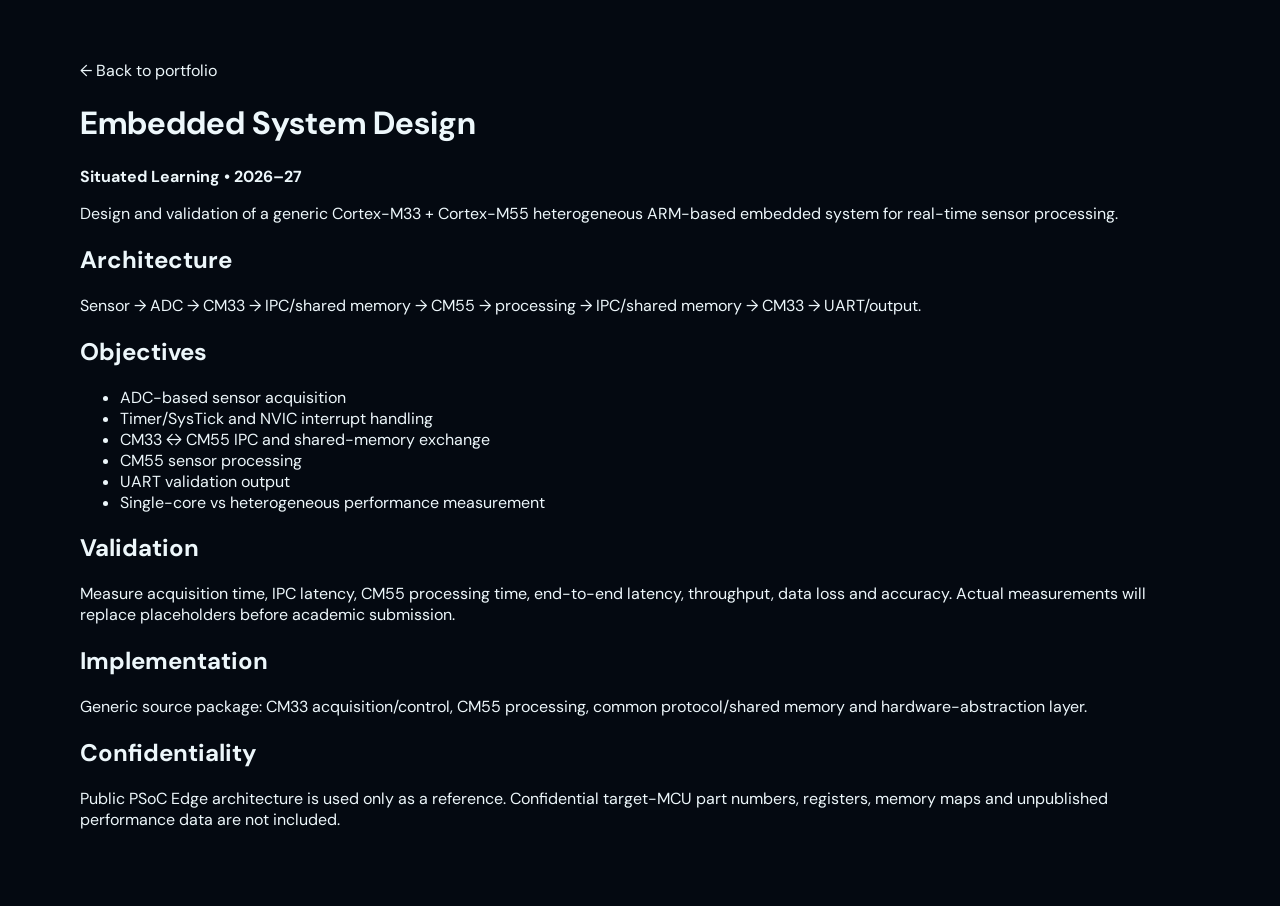
==== assignments/esd/index.html @ b9b90e2a "feat: add ESD assignment hub page" ====
<!doctype html><html lang="en"><head><meta charset="utf-8"><meta name="viewport" content="width=device-width,initial-scale=1"><title>Embedded System Design | Siva Rami Reddy</title><link rel="stylesheet" href="../../style.css"></head><body><main class="container" style="padding:60px 20px"><a href="../../index.html">← Back to portfolio</a><h1>Embedded System Design</h1><p><strong>Situated Learning • 2026–27</strong></p><p>Design and validation of a generic Cortex-M33 + Cortex-M55 heterogeneous ARM-based embedded system for real-time sensor processing.</p><h2>Architecture</h2><p>Sensor → ADC → CM33 → IPC/shared memory → CM55 → processing → IPC/shared memory → CM33 → UART/output.</p><h2>Objectives</h2><ul><li>ADC-based sensor acquisition</li><li>Timer/SysTick and NVIC interrupt handling</li><li>CM33 ↔ CM55 IPC and shared-memory exchange</li><li>CM55 sensor processing</li><li>UART validation output</li><li>Single-core vs heterogeneous performance measurement</li></ul><h2>Validation</h2><p>Measure acquisition time, IPC latency, CM55 processing time, end-to-end latency, throughput, data loss and accuracy. Actual measurements will replace placeholders before academic submission.</p><h2>Implementation</h2><p>Generic source package: CM33 acquisition/control, CM55 processing, common protocol/shared memory and hardware-abstraction layer.</p><h2>Confidentiality</h2><p>Public PSoC Edge architecture is used only as a reference. Confidential target-MCU part numbers, registers, memory maps and unpublished performance data are not included.</p></main></body></html>
---- style.css ----
@import url('https://fonts.googleapis.com/css2?family=DM+Sans:wght@400;500;600;700&family=Space+Mono:wght@400;700&display=swap');
:root{--bg:#040911;--panel:#07121f;--line:rgba(150,205,232,.14);--line2:rgba(104,217,255,.32);--text:#edf7fb;--muted:#8da3b4;--accent:#69ddff;--accent2:#9a8cff;--ok:#72f5b6;--shadow:0 30px 90px rgba(0,0,0,.42)}
*{box-sizing:border-box}html{scroll-behavior:smooth}html:before{content:'';position:fixed;left:0;top:0;width:var(--scroll-progress,0%);height:2px;background:var(--accent);z-index:100;box-shadow:0 0 14px rgba(105,221,255,.6)}body{margin:0;background:var(--bg);color:var(--text);font-family:'DM Sans',system-ui,sans-serif;overflow-x:hidden}a{color:inherit;text-decoration:none}.container{width:min(1160px,calc(100% - 44px));margin:auto}
.noise{position:fixed;inset:0;z-index:30;pointer-events:none;opacity:.025;background-image:url("data:image/svg+xml,%3Csvg xmlns='http://www.w3.org/2000/svg' width='180' height='180'%3E%3Cfilter id='n'%3E%3CfeTurbulence baseFrequency='.8' numOctaves='3' stitchTiles='stitch'/%3E%3C/filter%3E%3Crect width='100%25' height='100%25' filter='url(%23n)'/%3E%3C/svg%3E")}.grid{position:fixed;inset:0;z-index:-5;background-image:linear-gradient(rgba(104,217,255,.035) 1px,transparent 1px),linear-gradient(90deg,rgba(104,217,255,.035) 1px,transparent 1px);background-size:48px 48px;mask-image:linear-gradient(to bottom,#000,transparent 88%)}.orb{position:fixed;width:480px;height:480px;border-radius:50%;filter:blur(120px);opacity:.09;z-index:-4;animation:float 12s ease-in-out infinite}.orb-a{background:var(--accent);right:-180px;top:-180px}.orb-b{background:var(--accent2);left:-200px;bottom:-260px;animation-delay:-6s}
.nav-wrap{position:sticky;top:0;z-index:20;background:rgba(4,9,17,.72);backdrop-filter:blur(20px);border-bottom:1px solid rgba(150,205,232,.08)}.nav{height:72px;display:flex;align-items:center;justify-content:space-between}.brand{display:flex;align-items:center;gap:11px;font:700 11px 'Space Mono',monospace;letter-spacing:.1em}.brand-mark{display:grid;place-items:center;width:34px;height:34px;border:1px solid var(--line2);border-radius:9px;color:var(--accent);background:rgba(105,221,255,.07);box-shadow:0 0 22px rgba(105,221,255,.08)}.nav-links{display:flex;gap:30px;color:var(--muted);font-size:12px}.nav-links a{position:relative;transition:.25s}.nav-links a:after{content:'';position:absolute;left:0;right:100%;bottom:-8px;height:1px;background:var(--accent);transition:.25s}.nav-links a:hover,.nav-links a.active{color:var(--text)}.nav-links a.active:after{right:0}
.hero{min-height:calc(100vh - 72px);display:grid;grid-template-columns:1.02fr .98fr;align-items:center;gap:68px;padding:90px 0 80px}.eyebrow,.section-label{font:700 10px 'Space Mono',monospace;letter-spacing:.16em;color:var(--muted)}.eyebrow{display:flex;align-items:center;gap:10px}.pulse{width:7px;height:7px;border-radius:50%;background:var(--ok);box-shadow:0 0 16px var(--ok);animation:pulse 1.8s infinite}.hero h1{font-size:clamp(54px,7.5vw,88px);line-height:.91;letter-spacing:-.065em;margin:25px 0 30px}.accent{color:var(--accent);text-shadow:0 0 45px rgba(105,221,255,.13)}.hero-text{max-width:650px;color:var(--muted);font-size:17px;line-height:1.8}.hero-text strong{color:var(--text)}.hero-actions{display:flex;gap:11px;margin-top:31px;flex-wrap:wrap}.btn{min-height:48px;padding:0 18px;display:inline-flex;align-items:center;gap:10px;border-radius:8px;font-size:12px;font-weight:700;transition:.25s}.btn:hover{transform:translateY(-3px)}.btn-primary{color:#031018;background:var(--accent);box-shadow:0 15px 38px rgba(105,221,255,.14)}.btn-ghost{border:1px solid var(--line);background:rgba(255,255,255,.025)}.btn-ghost:hover{border-color:var(--line2)}.hero-meta{display:flex;align-items:center;gap:12px;margin-top:28px;color:#667f90;font:9px 'Space Mono',monospace;letter-spacing:.08em}.hero-meta i{width:3px;height:3px;border-radius:50%;background:#476170}
.signal-panel{border:1px solid var(--line);border-radius:18px;background:linear-gradient(145deg,rgba(11,25,42,.94),rgba(4,11,20,.94));box-shadow:var(--shadow);overflow:hidden;transform:perspective(1100px) rotateY(-5deg) rotateX(2deg);transition:transform .45s}.signal-panel:hover{transform:perspective(1100px) rotateY(0) rotateX(0) translateY(-5px)}.panel-head,.panel-foot{min-height:45px;padding:0 17px;display:flex;align-items:center;gap:10px;border-bottom:1px solid var(--line);font:9px 'Space Mono',monospace;color:var(--muted);letter-spacing:.08em}.panel-head{justify-content:space-between}.panel-foot{justify-content:center;border:0;border-top:1px solid var(--line);flex-wrap:wrap}.panel-foot b{color:var(--accent);font-weight:400}.status{display:flex;align-items:center;gap:7px;color:var(--ok)}.status i{width:6px;height:6px;border-radius:50%;background:var(--ok);box-shadow:0 0 10px var(--ok)}.signal-content{min-height:390px;display:grid;grid-template-columns:170px 1fr;gap:24px;align-items:center;padding:40px}.chip{position:relative;width:145px;height:185px;margin:auto;border:1px solid rgba(105,221,255,.38);border-radius:13px;background:radial-gradient(circle at 50% 45%,rgba(105,221,255,.15),transparent 44%),linear-gradient(160deg,#11263a,#050c15);box-shadow:inset 0 0 45px rgba(105,221,255,.06),0 0 40px rgba(105,221,255,.05)}.chip-label{position:absolute;top:15px;width:100%;text-align:center;color:var(--accent);font:700 10px 'Space Mono',monospace;letter-spacing:.22em}.chip-core{position:absolute;left:43px;top:61px;width:58px;height:58px;border:1px solid rgba(105,221,255,.45);display:grid;grid-template-columns:1fr 1fr;gap:5px;padding:8px;background:rgba(105,221,255,.035)}.chip-core span{border:1px solid rgba(105,221,255,.22);background:rgba(105,221,255,.07);animation:core 2s infinite}.chip-core span:nth-child(2){animation-delay:.3s}.chip-core span:nth-child(3){animation-delay:.6s}.chip-core span:nth-child(4){animation-delay:.9s}.pin{position:absolute;width:11px;height:2px;background:var(--accent);opacity:.75}.p1{left:-11px;top:35px}.p2{left:-11px;top:71px}.p3{left:-11px;top:107px}.p4{left:-11px;top:143px}.p5{right:-11px;top:48px}.p6{right:-11px;top:84px}.p7{right:-11px;top:120px}.p8{right:-11px;top:156px}.signal-lines{display:flex;flex-direction:column;gap:25px}.line{display:grid;grid-template-columns:48px 1fr;align-items:center;gap:10px}.line-label{font:10px 'Space Mono',monospace;color:var(--muted)}.trace{height:25px;position:relative;overflow:hidden;background:linear-gradient(180deg,transparent 47%,rgba(105,221,255,.13) 49%,rgba(105,221,255,.13) 51%,transparent 53%)}.trace:before{content:'';position:absolute;inset:0;background:linear-gradient(90deg,transparent 0 5%,var(--accent) 5% 10%,transparent 10% 17%,var(--accent) 17% 24%,transparent 24% 33%,var(--accent) 33% 40%,transparent 40% 52%,var(--accent) 52% 59%,transparent 59% 70%,var(--accent) 70% 78%,transparent 78% 88%,var(--accent) 88% 94%,transparent 94%);transform:translateX(-35%);animation:signal 2.1s linear infinite;filter:drop-shadow(0 0 5px rgba(105,221,255,.65))}.trace.delay:before{animation-duration:2.6s;animation-delay:.4s}.trace.fast:before{animation-duration:1.55s}.trace.slow:before{animation-duration:3.1s}
.ticker{overflow:hidden;border-block:1px solid rgba(150,205,232,.08);background:rgba(7,16,28,.7);white-space:nowrap}.ticker-track{width:max-content;display:flex;align-items:center;gap:27px;padding:15px 0;color:#7890a1;font:700 9px 'Space Mono',monospace;letter-spacing:.12em;animation:marquee 32s linear infinite}.ticker b{color:var(--accent);font-size:7px}
.section{padding:115px 0}.section-heading{margin-bottom:32px}.section-heading h2{font-size:clamp(37px,5vw,62px);line-height:.98;letter-spacing:-.055em;margin:16px 0 0}.section-heading h2 span,.method-intro span,.closing-content span{color:var(--accent)}.split-heading{display:flex;justify-content:space-between;align-items:end;gap:60px}.split-heading>p{max-width:420px;color:var(--muted);line-height:1.8;font-size:14px;margin:0 0 4px}.capability-grid{display:grid;grid-template-columns:1.15fr 1fr 1fr;grid-template-rows:1fr 1fr;gap:13px}.capability-card{min-height:245px;padding:26px;border:1px solid var(--line);border-radius:13px;background:rgba(7,18,31,.7);display:flex;flex-direction:column;justify-content:space-between;transition:.3s}.capability-card:hover{transform:translateY(-5px);border-color:var(--line2);background:rgba(9,24,41,.88)}.capability-main{grid-row:span 2;min-height:505px;background:linear-gradient(155deg,rgba(10,28,46,.9),rgba(6,15,26,.8));border-color:rgba(105,221,255,.22)}.card-num{font:10px 'Space Mono',monospace;color:var(--accent)}.capability-card h3{font-size:23px;letter-spacing:-.025em;margin:0 0 10px}.capability-card p{color:var(--muted);font-size:13px;line-height:1.75;margin:0}.tags{display:flex;gap:7px;flex-wrap:wrap}.tags span{border:1px solid var(--line);border-radius:5px;padding:6px 8px;color:#a5b8c5;font:9px 'Space Mono',monospace}
.work-grid{display:grid;grid-template-columns:1fr 1fr;gap:13px}.project{position:relative;min-height:245px;padding:27px;border:1px solid var(--line);border-radius:13px;background:rgba(7,18,31,.7);transition:.3s;overflow:hidden}.project:hover{transform:translateY(-5px);border-color:var(--line2);background:rgba(9,24,41,.9)}.project:after{content:'';position:absolute;width:180px;height:180px;right:-90px;bottom:-110px;border-radius:50%;background:rgba(105,221,255,.08);filter:blur(25px);transition:.4s}.project:hover:after{transform:scale(1.6)}.project-top{display:flex;justify-content:space-between;color:#708898;font:9px 'Space Mono',monospace;letter-spacing:.08em}.project h3{font-size:30px;letter-spacing:-.04em;margin:48px 0 10px}.project-large h3{margin-top:34px}.project p{color:var(--muted);font-size:13px;line-height:1.75;max-width:560px;margin:0}.project-icon{color:var(--accent);font-size:35px;margin-top:30px}.project-large{min-height:315px}.project-wide{grid-column:1/-1;min-height:210px}.project-wide h3{margin-top:42px}.project-arrow{display:inline-block;margin-top:24px;color:var(--accent);font:10px 'Space Mono',monospace}
.method-shell{padding:34px;border:1px solid var(--line);border-radius:16px;background:linear-gradient(145deg,rgba(8,22,37,.82),rgba(5,12,21,.8))}.method-intro{display:grid;grid-template-columns:1fr 1fr;gap:70px;align-items:end;margin-top:15px}.method-intro h2{font-size:clamp(42px,5.5vw,68px);line-height:.94;letter-spacing:-.06em;margin:0}.method-intro p{color:var(--muted);line-height:1.85;font-size:14px;margin:0}.method-flow{display:flex;align-items:center;justify-content:center;gap:9px;flex-wrap:wrap;margin-top:44px}.method-flow div{padding:10px 11px;border:1px solid var(--line);border-radius:6px;background:rgba(255,255,255,.025);font:9px 'Space Mono',monospace}.method-flow span{color:var(--accent);font-size:11px}.tech-map{border-top:1px solid var(--line);border-bottom:1px solid var(--line)}.tech-group{display:flex;align-items:center;gap:10px;flex-wrap:wrap;padding:22px 0;border-bottom:1px solid rgba(150,205,232,.08)}.tech-group:last-child{border:0}.tech-group>span{width:110px;color:#617889;font:9px 'Space Mono',monospace;letter-spacing:.1em}.tech-group strong{font-size:12px;font-weight:600;padding:8px 11px;border:1px solid var(--line);border-radius:6px;background:rgba(255,255,255,.018)}
.closing{padding:35px 0 120px}.closing-line{height:1px;background:linear-gradient(90deg,var(--accent),transparent)}.closing-content{display:flex;justify-content:space-between;align-items:end;gap:40px;padding-top:45px}.closing-content h2{font-size:clamp(38px,5vw,64px);line-height:.96;letter-spacing:-.055em;margin:15px 0 0}.closing-actions{display:flex;gap:10px;flex-wrap:wrap}.footer{padding:38px 0 60px;border-top:1px solid var(--line);display:flex;justify-content:space-between;gap:20px}.footer strong{display:block;font:700 10px 'Space Mono',monospace;letter-spacing:.1em;margin-bottom:7px}.footer span,.footer-links{color:var(--muted);font-size:11px}.footer-links{display:flex;gap:22px}.footer-links a:hover{color:var(--accent)}
.reveal{opacity:0;transform:translateY(25px);transition:opacity .8s ease,transform .8s ease}.reveal.visible{opacity:1;transform:none}@keyframes signal{from{transform:translateX(-35%)}to{transform:translateX(0)}}@keyframes pulse{0%,100%{transform:scale(1);opacity:.7}50%{transform:scale(1.45);opacity:1}}@keyframes core{0%,100%{opacity:.45}50%{opacity:1;background:rgba(105,221,255,.18)}}@keyframes marquee{to{transform:translateX(-50%)}}@keyframes float{0%,100%{transform:translate(0)}50%{transform:translate(20px,25px)}}
@media(max-width:960px){.hero{grid-template-columns:1fr;gap:45px}.signal-panel{max-width:760px;width:100%;margin:auto}.capability-grid{grid-template-columns:1fr 1fr;grid-template-rows:auto}.capability-main{grid-row:auto;min-height:300px}.split-heading{display:block}.split-heading>p{margin-top:20px}.method-intro{grid-template-columns:1fr;gap:25px}.closing-content{display:block}.closing-actions{margin-top:30px}}
@media(max-width:700px){.container{width:calc(100% - 28px)}.nav-links{gap:14px}.nav-links a:nth-child(2),.nav-links a:nth-child(3){display:none}.brand span:last-child{display:none}.hero{padding:62px 0}.hero h1{font-size:clamp(47px,14vw,67px)}.hero-text{font-size:15px}.hero-meta{flex-wrap:wrap;line-height:1.8}.signal-content{grid-template-columns:1fr;padding:30px 20px}.signal-lines{width:100%}.capability-grid,.work-grid{grid-template-columns:1fr}.project-wide{grid-column:auto}.project-large{min-height:270px}.method-shell{padding:25px 20px}.method-flow{justify-content:flex-start}.tech-group>span{width:100%;margin-bottom:3px}.footer{display:block}.footer-links{margin-top:18px}.ticker-track{animation-duration:24s}}
@media(prefers-reduced-motion:reduce){*,*::before,*::after{scroll-behavior:auto!important;animation:none!important;transition:none!important}.reveal{opacity:1;transform:none}}
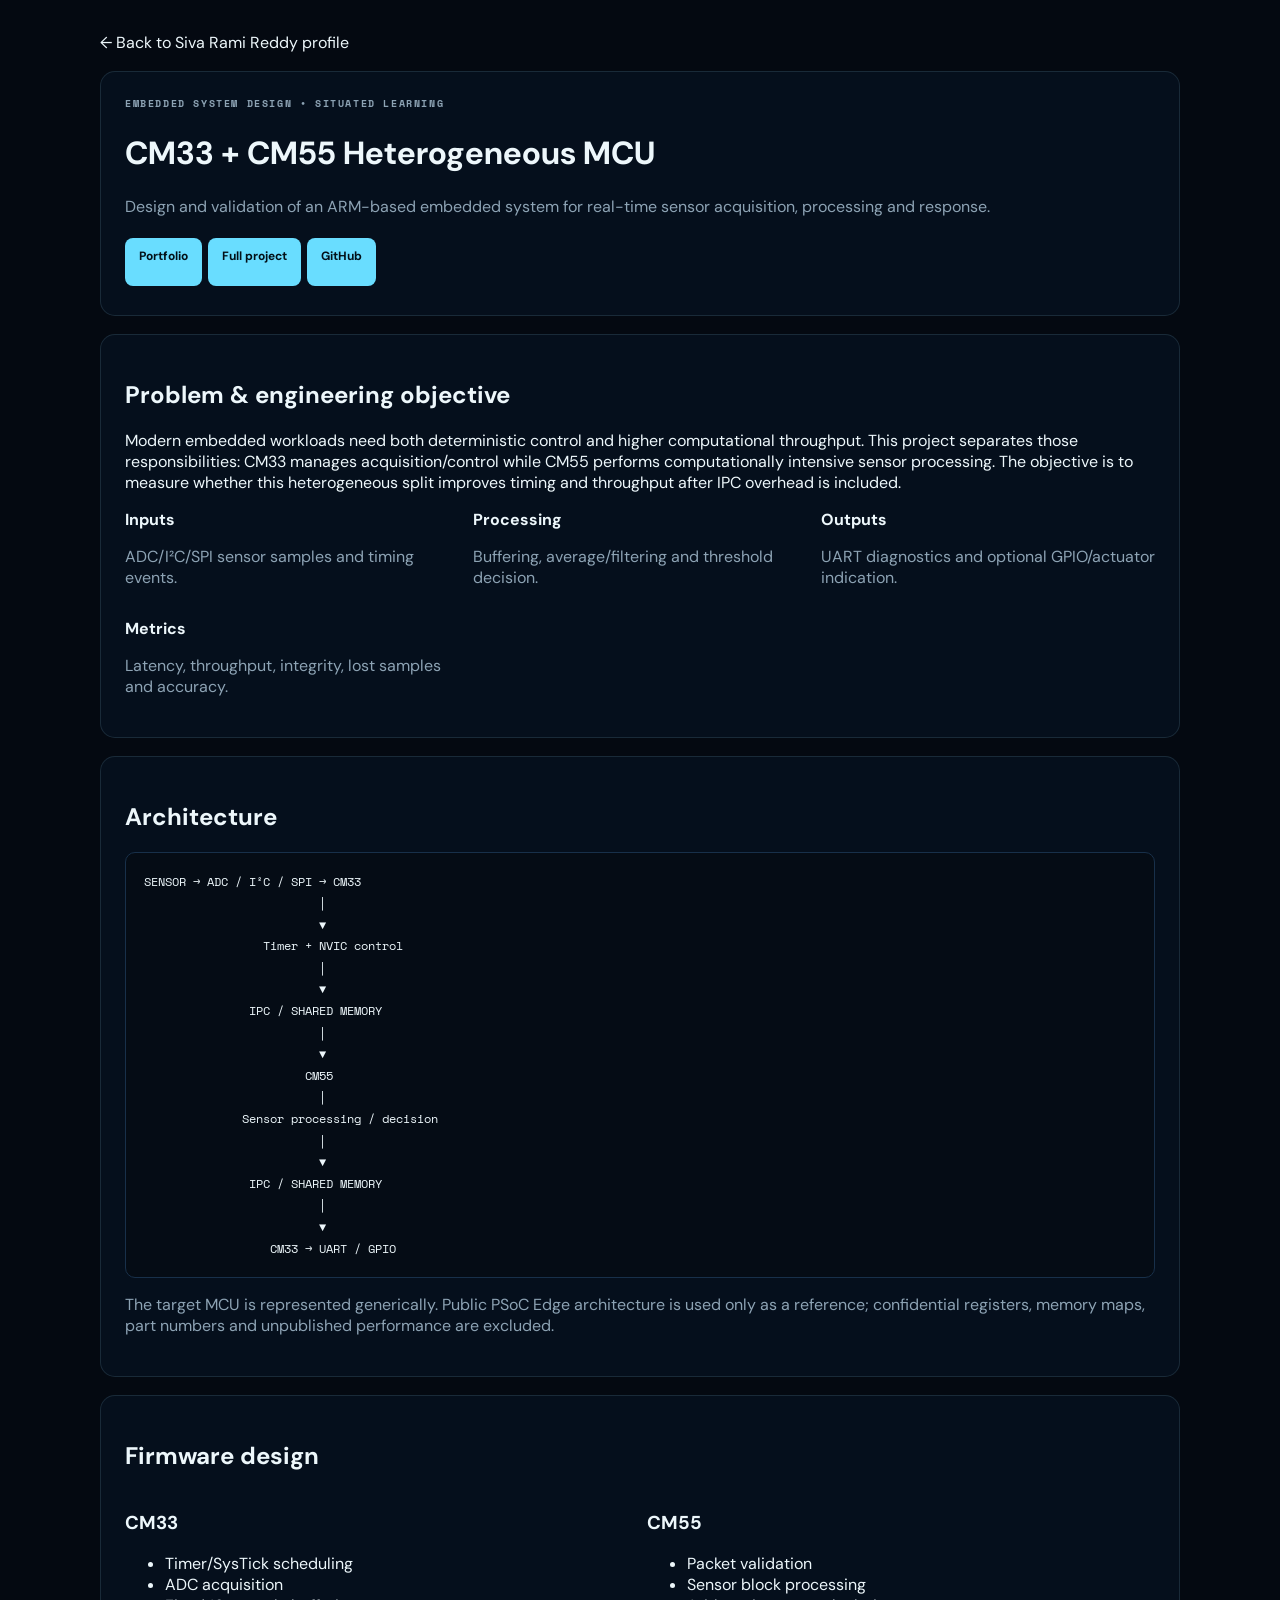
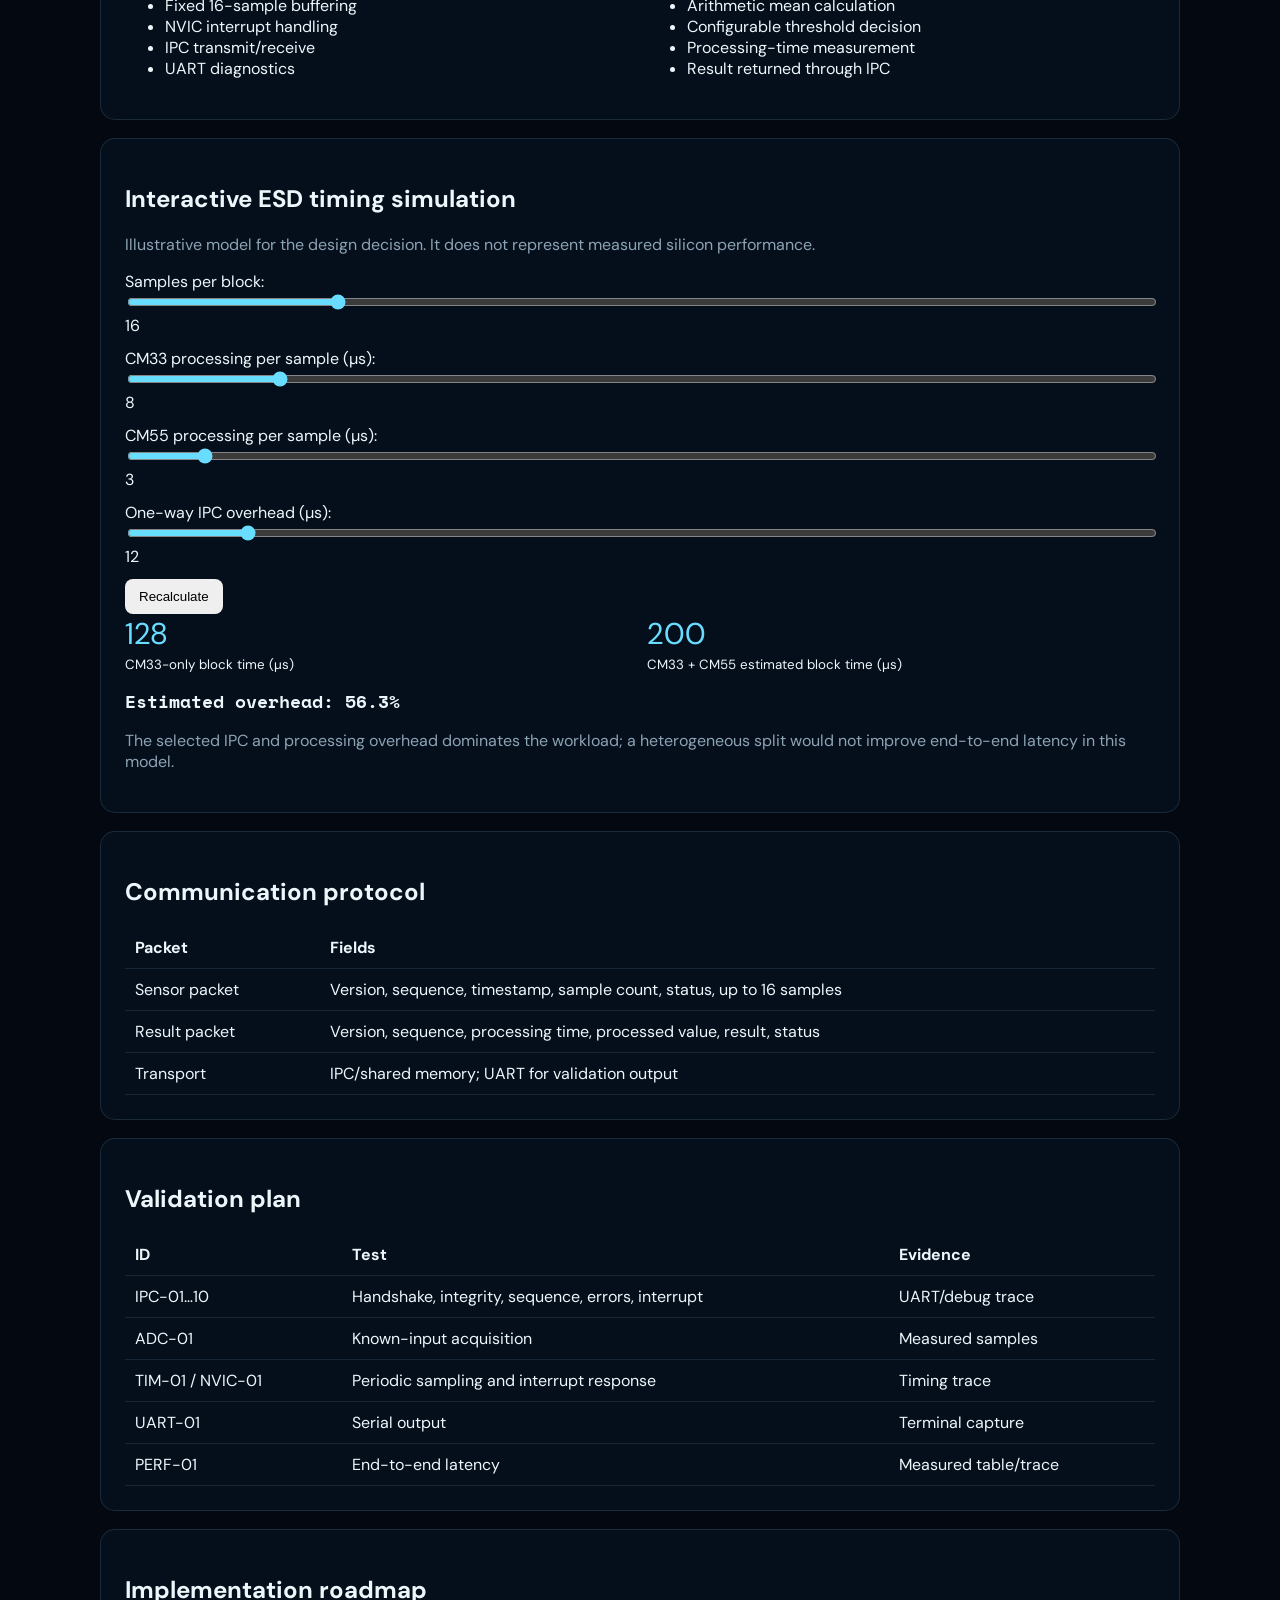
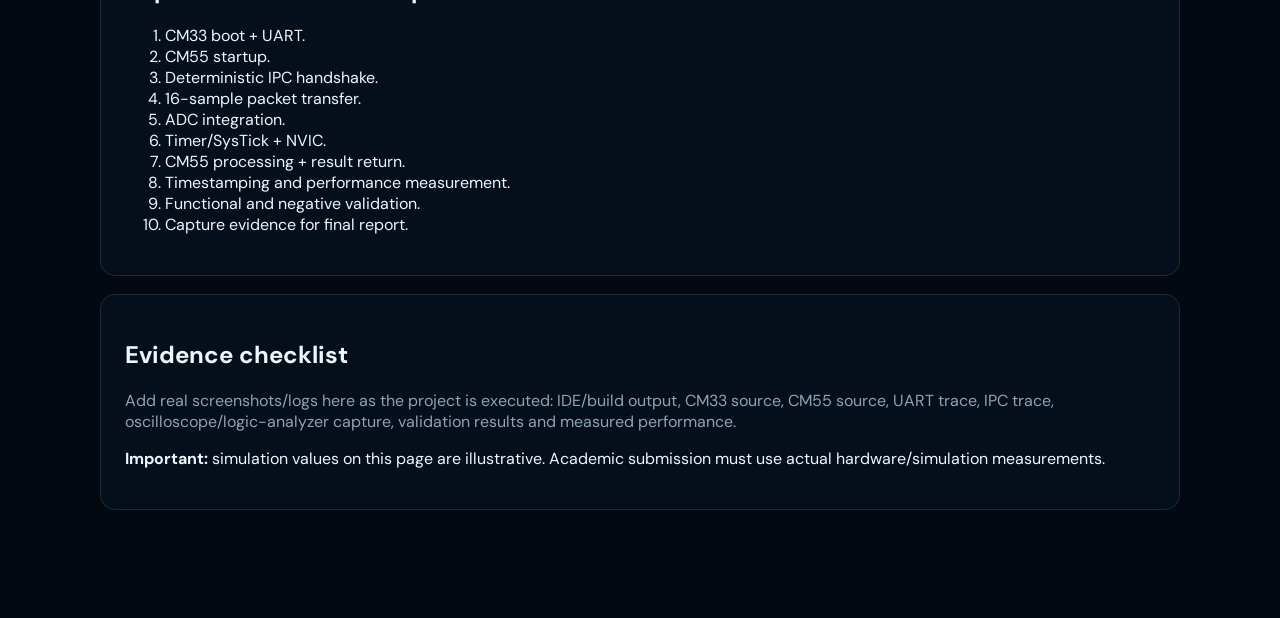
==== commit b25ba12c: "feat: expand ESD assignment page with simulation" ====
--- a/assignments/esd/index.html
+++ b/assignments/esd/index.html
@@ -1 +1,26 @@
-<!doctype html><html lang="en"><head><meta charset="utf-8"><meta name="viewport" content="width=device-width,initial-scale=1"><title>Embedded System Design | Siva Rami Reddy</title><link rel="stylesheet" href="../../style.css"></head><body><main class="container" style="padding:60px 20px"><a href="../../index.html">← Back to portfolio</a><h1>Embedded System Design</h1><p><strong>Situated Learning • 2026–27</strong></p><p>Design and validation of a generic Cortex-M33 + Cortex-M55 heterogeneous ARM-based embedded system for real-time sensor processing.</p><h2>Architecture</h2><p>Sensor → ADC → CM33 → IPC/shared memory → CM55 → processing → IPC/shared memory → CM33 → UART/output.</p><h2>Objectives</h2><ul><li>ADC-based sensor acquisition</li><li>Timer/SysTick and NVIC interrupt handling</li><li>CM33 ↔ CM55 IPC and shared-memory exchange</li><li>CM55 sensor processing</li><li>UART validation output</li><li>Single-core vs heterogeneous performance measurement</li></ul><h2>Validation</h2><p>Measure acquisition time, IPC latency, CM55 processing time, end-to-end latency, throughput, data loss and accuracy. Actual measurements will replace placeholders before academic submission.</p><h2>Implementation</h2><p>Generic source package: CM33 acquisition/control, CM55 processing, common protocol/shared memory and hardware-abstraction layer.</p><h2>Confidentiality</h2><p>Public PSoC Edge architecture is used only as a reference. Confidential target-MCU part numbers, registers, memory maps and unpublished performance data are not included.</p></main></body></html>+<!doctype html><html lang="en"><head><meta charset="utf-8"><meta name="viewport" content="width=device-width,initial-scale=1"><title>ESD | Cortex-M33 + Cortex-M55 | Siva Rami Reddy</title><link rel="stylesheet" href="../../style.css"><style>.page{max-width:1120px;margin:auto;padding:32px 20px 90px}.box{background:rgba(7,18,31,.82);border:1px solid rgba(150,205,232,.14);border-radius:15px;padding:24px;margin:18px 0}.grid2{display:grid;grid-template-columns:repeat(auto-fit,minmax(260px,1fr));gap:14px}.flow{font:12px 'Space Mono',monospace;white-space:pre-wrap;background:#050c15;border:1px solid #18304a;border-radius:10px;padding:18px;line-height:1.8;overflow:auto}.btn{display:inline-block;padding:10px 14px;border-radius:8px;background:#69ddff;color:#031018;font-weight:700;margin:5px 6px 5px 0}.muted{color:#8da3b4}.metric{font-size:30px;color:#69ddff}.sim input{width:100%;accent-color:#69ddff}.sim label{display:block;margin:12px 0}.sim button{padding:10px 14px;border:0;border-radius:8px;cursor:pointer}.result{font:700 18px 'Space Mono',monospace;margin-top:14px}table{width:100%;border-collapse:collapse}th,td{padding:10px;border-bottom:1px solid rgba(150,205,232,.12);text-align:left}</style></head><body><main class="page"><a href="../../index.html">← Back to Siva Rami Reddy profile</a><header class="box"><span class="eyebrow">EMBEDDED SYSTEM DESIGN • SITUATED LEARNING</span><h1>CM33 + CM55 Heterogeneous MCU</h1><p class="muted">Design and validation of an ARM-based embedded system for real-time sensor acquisition, processing and response.</p><a class="btn" href="../../index.html">Portfolio</a><a class="btn" href="../../projects/cm33-cm55/">Full project</a><a class="btn" href="https://github.com/sivaramireddy18">GitHub</a></header>
+<section class="box"><h2>Problem & engineering objective</h2><p>Modern embedded workloads need both deterministic control and higher computational throughput. This project separates those responsibilities: CM33 manages acquisition/control while CM55 performs computationally intensive sensor processing. The objective is to measure whether this heterogeneous split improves timing and throughput after IPC overhead is included.</p><div class="grid2"><div><b>Inputs</b><p class="muted">ADC/I²C/SPI sensor samples and timing events.</p></div><div><b>Processing</b><p class="muted">Buffering, average/filtering and threshold decision.</p></div><div><b>Outputs</b><p class="muted">UART diagnostics and optional GPIO/actuator indication.</p></div><div><b>Metrics</b><p class="muted">Latency, throughput, integrity, lost samples and accuracy.</p></div></div></section>
+<section class="box"><h2>Architecture</h2><div class="flow">SENSOR → ADC / I²C / SPI → CM33
+                         │
+                         ▼
+                 Timer + NVIC control
+                         │
+                         ▼
+               IPC / SHARED MEMORY
+                         │
+                         ▼
+                       CM55
+                         │
+              Sensor processing / decision
+                         │
+                         ▼
+               IPC / SHARED MEMORY
+                         │
+                         ▼
+                  CM33 → UART / GPIO</div><p class="muted">The target MCU is represented generically. Public PSoC Edge architecture is used only as a reference; confidential registers, memory maps, part numbers and unpublished performance are excluded.</p></section>
+<section class="box"><h2>Firmware design</h2><div class="grid2"><div><h3>CM33</h3><ul><li>Timer/SysTick scheduling</li><li>ADC acquisition</li><li>Fixed 16-sample buffering</li><li>NVIC interrupt handling</li><li>IPC transmit/receive</li><li>UART diagnostics</li></ul></div><div><h3>CM55</h3><ul><li>Packet validation</li><li>Sensor block processing</li><li>Arithmetic mean calculation</li><li>Configurable threshold decision</li><li>Processing-time measurement</li><li>Result returned through IPC</li></ul></div></div></section>
+<section class="box sim"><h2>Interactive ESD timing simulation</h2><p class="muted">Illustrative model for the design decision. It does not represent measured silicon performance.</p><label>Samples per block: <input id="n" type="range" min="4" max="64" value="16" oninput="runSim()"><span id="nv">16</span></label><label>CM33 processing per sample (µs): <input id="c33" type="range" min="1" max="50" value="8" oninput="runSim()"><span id="c33v">8</span></label><label>CM55 processing per sample (µs): <input id="c55" type="range" min="1" max="30" value="3" oninput="runSim()"><span id="c55v">3</span></label><label>One-way IPC overhead (µs): <input id="ipc" type="range" min="1" max="100" value="12" oninput="runSim()"><span id="ipcv">12</span></label><button onclick="runSim()">Recalculate</button><div class="grid2"><div><div class="metric" id="single">—</div><small>CM33-only block time (µs)</small></div><div><div class="metric" id="hetero">—</div><small>CM33 + CM55 estimated block time (µs)</small></div></div><div class="result" id="gain">—</div><p id="simnote" class="muted"></p></section>
+<section class="box"><h2>Communication protocol</h2><table><tr><th>Packet</th><th>Fields</th></tr><tr><td>Sensor packet</td><td>Version, sequence, timestamp, sample count, status, up to 16 samples</td></tr><tr><td>Result packet</td><td>Version, sequence, processing time, processed value, result, status</td></tr><tr><td>Transport</td><td>IPC/shared memory; UART for validation output</td></tr></table></section>
+<section class="box"><h2>Validation plan</h2><table><tr><th>ID</th><th>Test</th><th>Evidence</th></tr><tr><td>IPC-01…10</td><td>Handshake, integrity, sequence, errors, interrupt</td><td>UART/debug trace</td></tr><tr><td>ADC-01</td><td>Known-input acquisition</td><td>Measured samples</td></tr><tr><td>TIM-01 / NVIC-01</td><td>Periodic sampling and interrupt response</td><td>Timing trace</td></tr><tr><td>UART-01</td><td>Serial output</td><td>Terminal capture</td></tr><tr><td>PERF-01</td><td>End-to-end latency</td><td>Measured table/trace</td></tr></table></section>
+<section class="box"><h2>Implementation roadmap</h2><ol><li>CM33 boot + UART.</li><li>CM55 startup.</li><li>Deterministic IPC handshake.</li><li>16-sample packet transfer.</li><li>ADC integration.</li><li>Timer/SysTick + NVIC.</li><li>CM55 processing + result return.</li><li>Timestamping and performance measurement.</li><li>Functional and negative validation.</li><li>Capture evidence for final report.</li></ol></section>
+<section class="box"><h2>Evidence checklist</h2><p class="muted">Add real screenshots/logs here as the project is executed: IDE/build output, CM33 source, CM55 source, UART trace, IPC trace, oscilloscope/logic-analyzer capture, validation results and measured performance.</p><p><b>Important:</b> simulation values on this page are illustrative. Academic submission must use actual hardware/simulation measurements.</p></section></main><script>function runSim(){const n=+document.getElementById('n').value,c33=+document.getElementById('c33').value,c55=+document.getElementById('c55').value,ipc=+document.getElementById('ipc').value;document.getElementById('nv').textContent=n;document.getElementById('c33v').textContent=c33;document.getElementById('c55v').textContent=c55;document.getElementById('ipcv').textContent=ipc;const single=n*c33,hetero=n*c33+2*ipc+n*c55;document.getElementById('single').textContent=single.toFixed(0);document.getElementById('hetero').textContent=hetero.toFixed(0);const g=(single-hetero)/single*100;document.getElementById('gain').textContent=(g>=0?'Estimated reduction: ':'Estimated overhead: ')+Math.abs(g).toFixed(1)+'%';document.getElementById('simnote').textContent=g>=0?'This model indicates a potential benefit under the selected assumptions.':'The selected IPC and processing overhead dominates the workload; a heterogeneous split would not improve end-to-end latency in this model.'}runSim();</script></body></html>
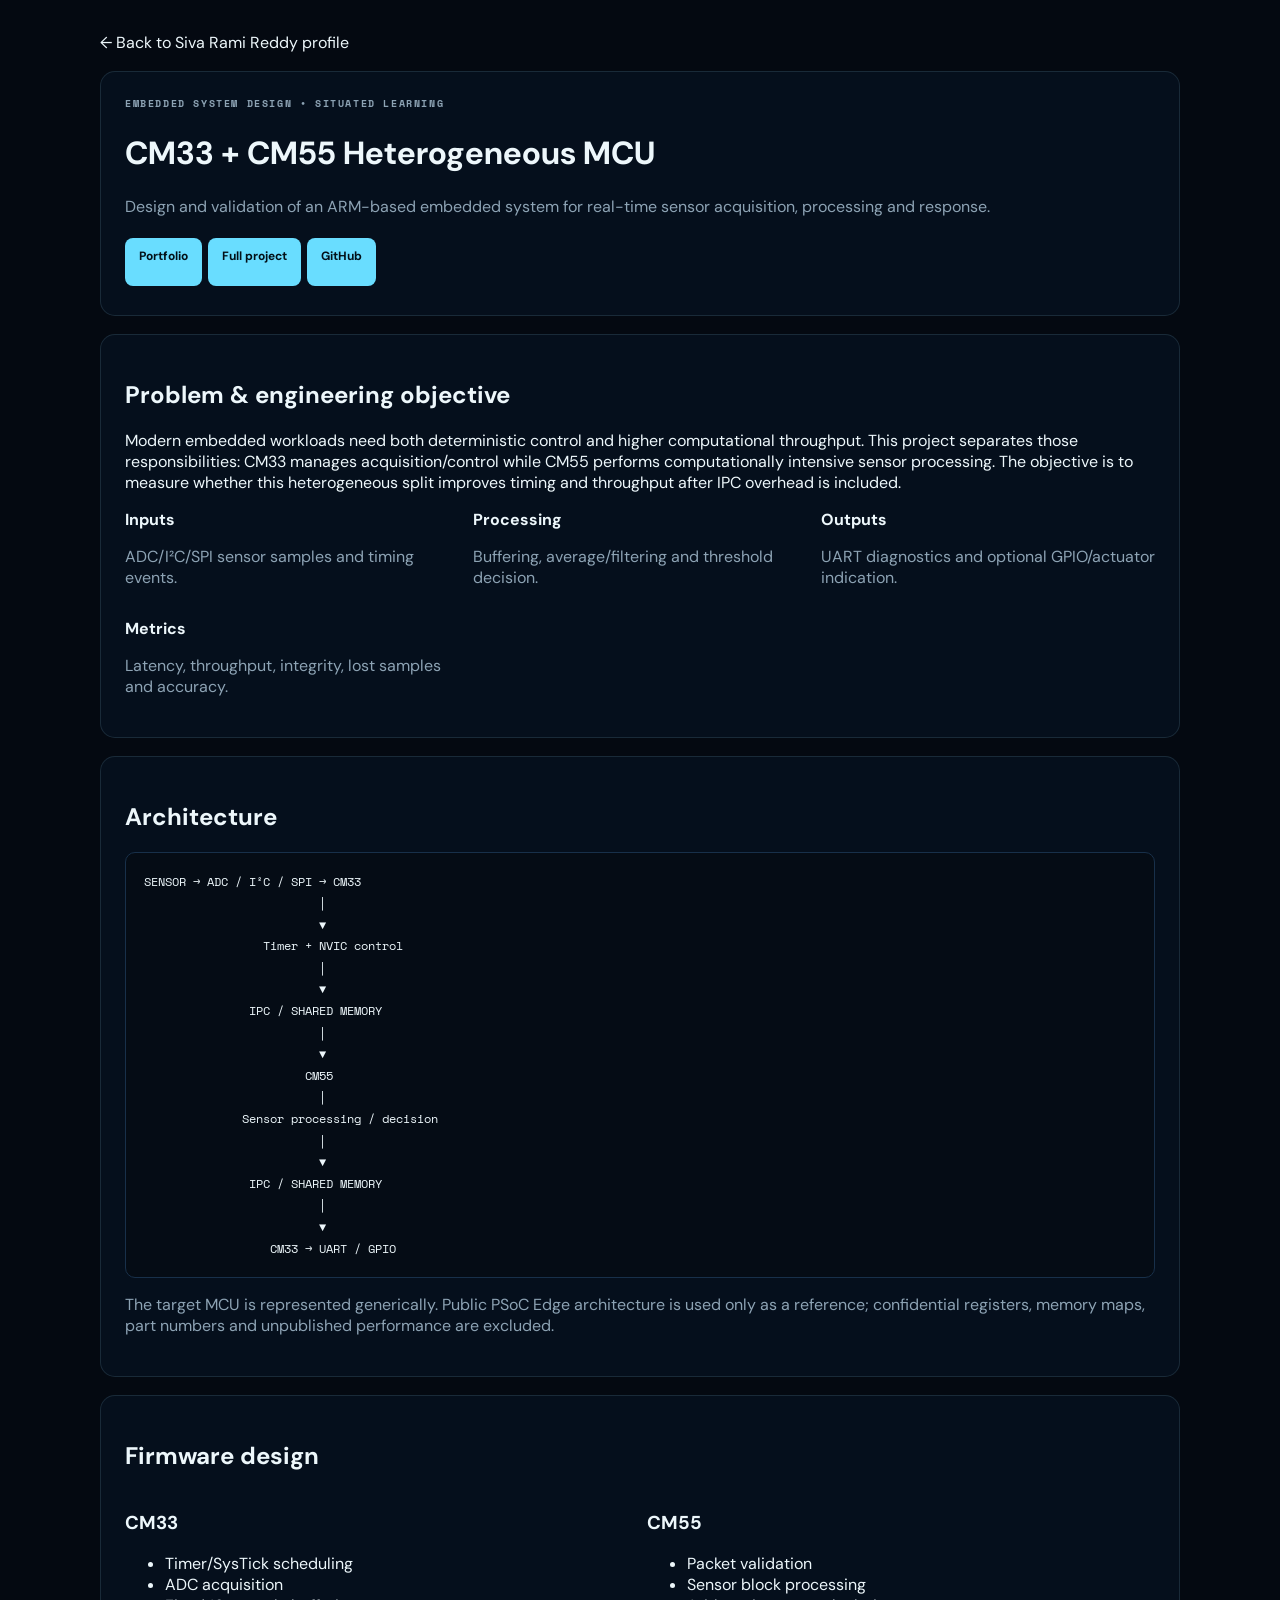
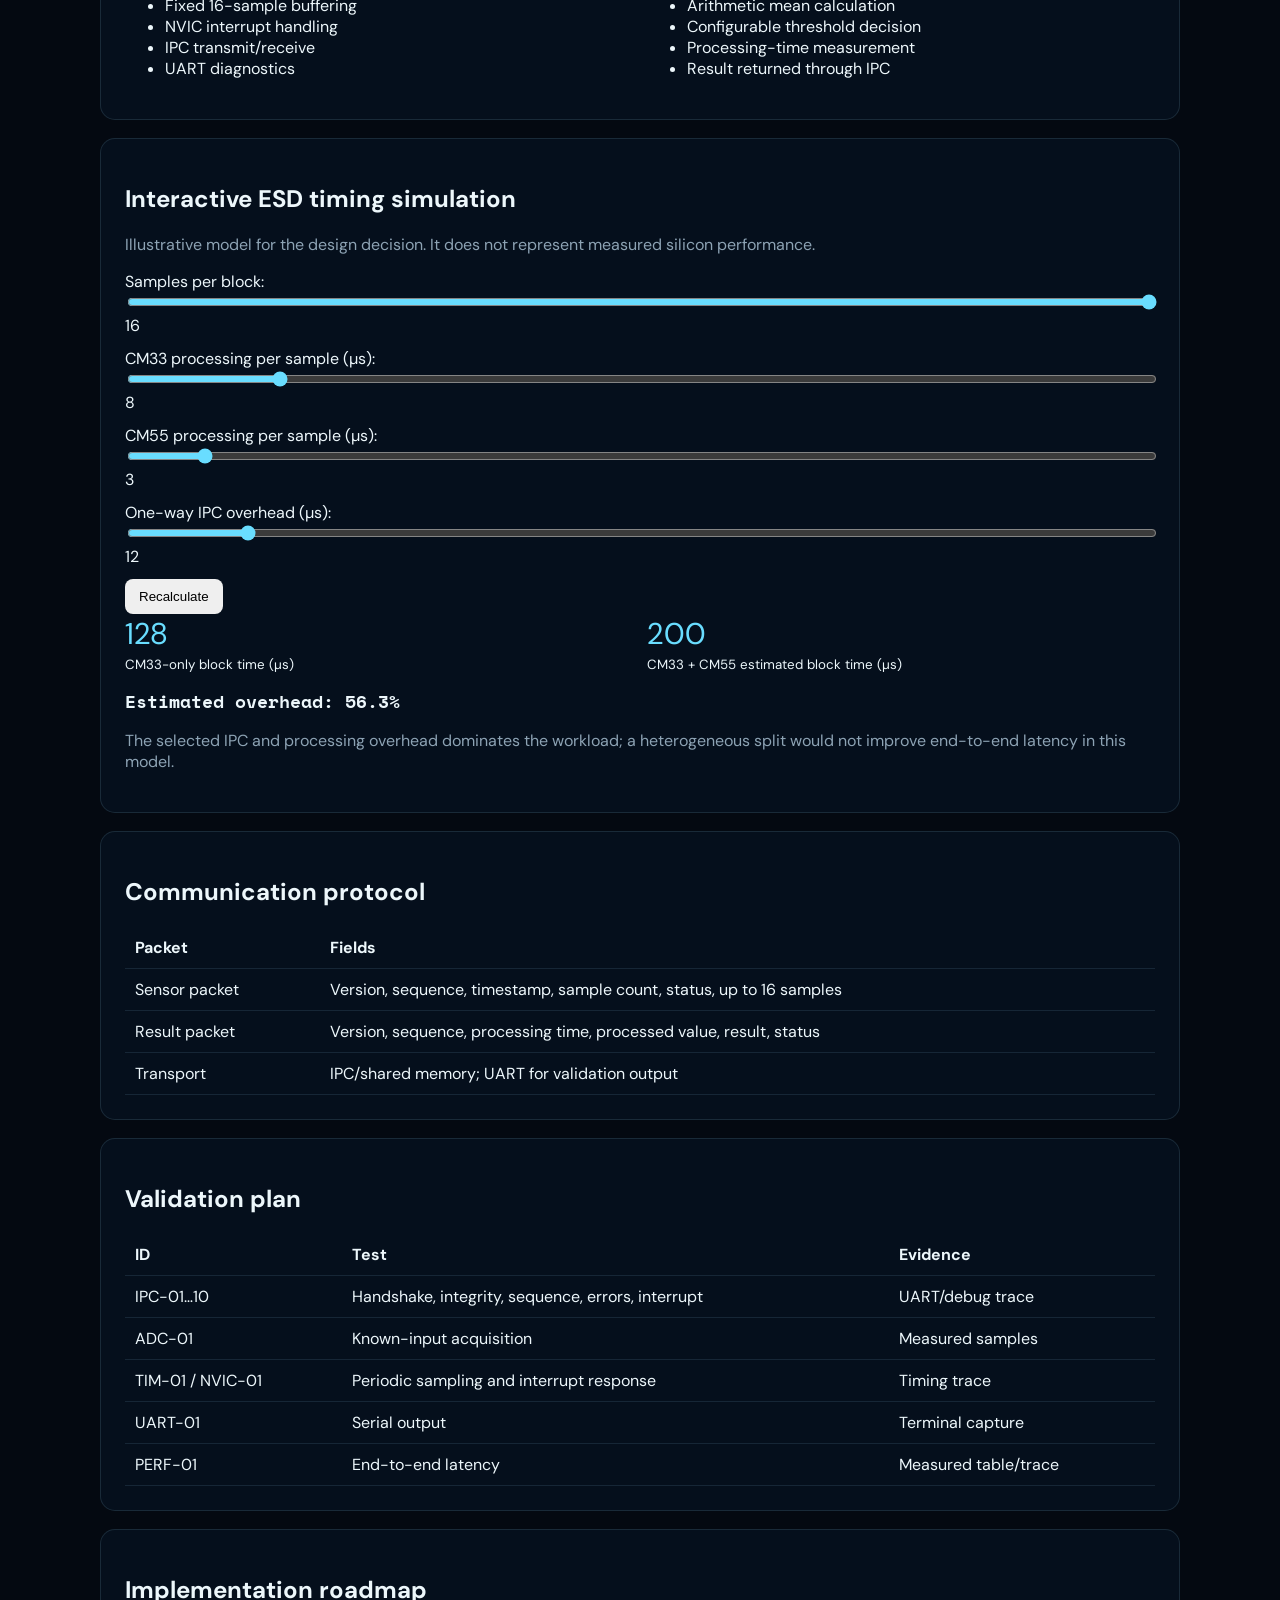
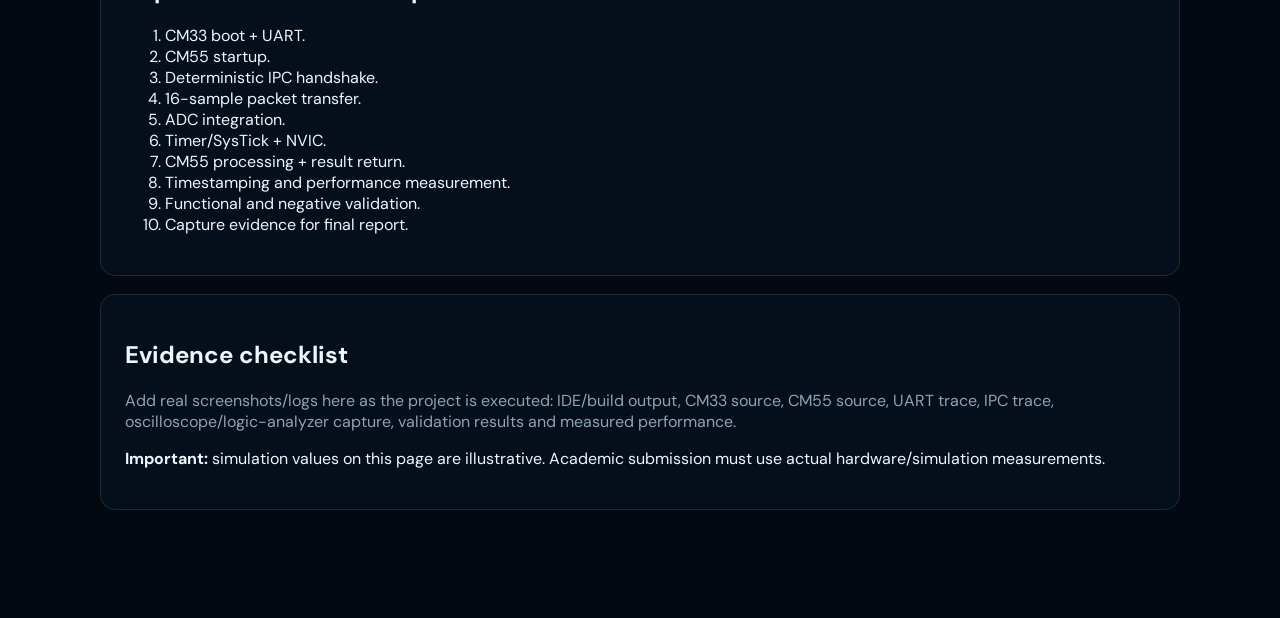
==== commit ec5efd98: "fix: align ESD simulation with 16-sample protocol" ====
--- a/assignments/esd/index.html
+++ b/assignments/esd/index.html
@@ -19,7 +19,7 @@
                          ▼
                   CM33 → UART / GPIO</div><p class="muted">The target MCU is represented generically. Public PSoC Edge architecture is used only as a reference; confidential registers, memory maps, part numbers and unpublished performance are excluded.</p></section>
 <section class="box"><h2>Firmware design</h2><div class="grid2"><div><h3>CM33</h3><ul><li>Timer/SysTick scheduling</li><li>ADC acquisition</li><li>Fixed 16-sample buffering</li><li>NVIC interrupt handling</li><li>IPC transmit/receive</li><li>UART diagnostics</li></ul></div><div><h3>CM55</h3><ul><li>Packet validation</li><li>Sensor block processing</li><li>Arithmetic mean calculation</li><li>Configurable threshold decision</li><li>Processing-time measurement</li><li>Result returned through IPC</li></ul></div></div></section>
-<section class="box sim"><h2>Interactive ESD timing simulation</h2><p class="muted">Illustrative model for the design decision. It does not represent measured silicon performance.</p><label>Samples per block: <input id="n" type="range" min="4" max="64" value="16" oninput="runSim()"><span id="nv">16</span></label><label>CM33 processing per sample (µs): <input id="c33" type="range" min="1" max="50" value="8" oninput="runSim()"><span id="c33v">8</span></label><label>CM55 processing per sample (µs): <input id="c55" type="range" min="1" max="30" value="3" oninput="runSim()"><span id="c55v">3</span></label><label>One-way IPC overhead (µs): <input id="ipc" type="range" min="1" max="100" value="12" oninput="runSim()"><span id="ipcv">12</span></label><button onclick="runSim()">Recalculate</button><div class="grid2"><div><div class="metric" id="single">—</div><small>CM33-only block time (µs)</small></div><div><div class="metric" id="hetero">—</div><small>CM33 + CM55 estimated block time (µs)</small></div></div><div class="result" id="gain">—</div><p id="simnote" class="muted"></p></section>
+<section class="box sim"><h2>Interactive ESD timing simulation</h2><p class="muted">Illustrative model for the design decision. It does not represent measured silicon performance.</p><label>Samples per block: <input id="n" type="range" min="4" max="16" value="16" oninput="runSim()"><span id="nv">16</span></label><label>CM33 processing per sample (µs): <input id="c33" type="range" min="1" max="50" value="8" oninput="runSim()"><span id="c33v">8</span></label><label>CM55 processing per sample (µs): <input id="c55" type="range" min="1" max="30" value="3" oninput="runSim()"><span id="c55v">3</span></label><label>One-way IPC overhead (µs): <input id="ipc" type="range" min="1" max="100" value="12" oninput="runSim()"><span id="ipcv">12</span></label><button onclick="runSim()">Recalculate</button><div class="grid2"><div><div class="metric" id="single">—</div><small>CM33-only block time (µs)</small></div><div><div class="metric" id="hetero">—</div><small>CM33 + CM55 estimated block time (µs)</small></div></div><div class="result" id="gain">—</div><p id="simnote" class="muted"></p></section>
 <section class="box"><h2>Communication protocol</h2><table><tr><th>Packet</th><th>Fields</th></tr><tr><td>Sensor packet</td><td>Version, sequence, timestamp, sample count, status, up to 16 samples</td></tr><tr><td>Result packet</td><td>Version, sequence, processing time, processed value, result, status</td></tr><tr><td>Transport</td><td>IPC/shared memory; UART for validation output</td></tr></table></section>
 <section class="box"><h2>Validation plan</h2><table><tr><th>ID</th><th>Test</th><th>Evidence</th></tr><tr><td>IPC-01…10</td><td>Handshake, integrity, sequence, errors, interrupt</td><td>UART/debug trace</td></tr><tr><td>ADC-01</td><td>Known-input acquisition</td><td>Measured samples</td></tr><tr><td>TIM-01 / NVIC-01</td><td>Periodic sampling and interrupt response</td><td>Timing trace</td></tr><tr><td>UART-01</td><td>Serial output</td><td>Terminal capture</td></tr><tr><td>PERF-01</td><td>End-to-end latency</td><td>Measured table/trace</td></tr></table></section>
 <section class="box"><h2>Implementation roadmap</h2><ol><li>CM33 boot + UART.</li><li>CM55 startup.</li><li>Deterministic IPC handshake.</li><li>16-sample packet transfer.</li><li>ADC integration.</li><li>Timer/SysTick + NVIC.</li><li>CM55 processing + result return.</li><li>Timestamping and performance measurement.</li><li>Functional and negative validation.</li><li>Capture evidence for final report.</li></ol></section>
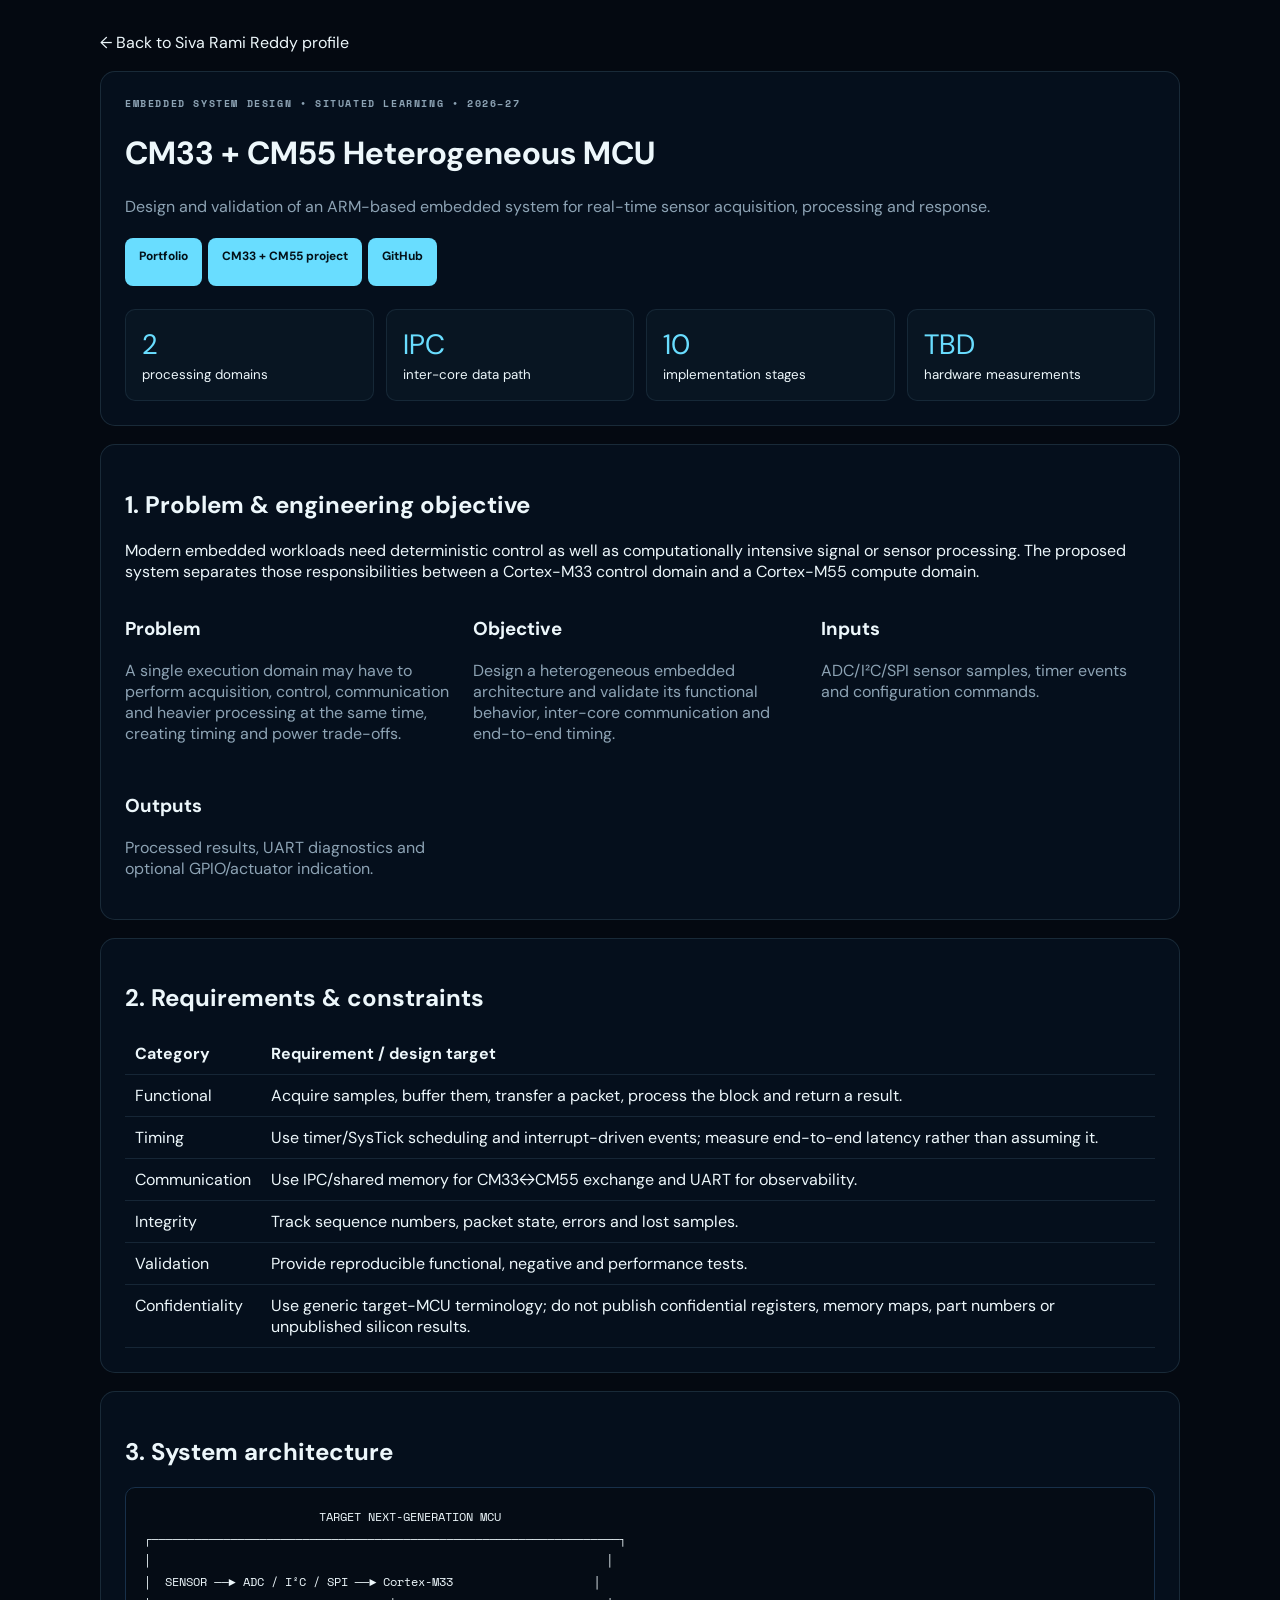
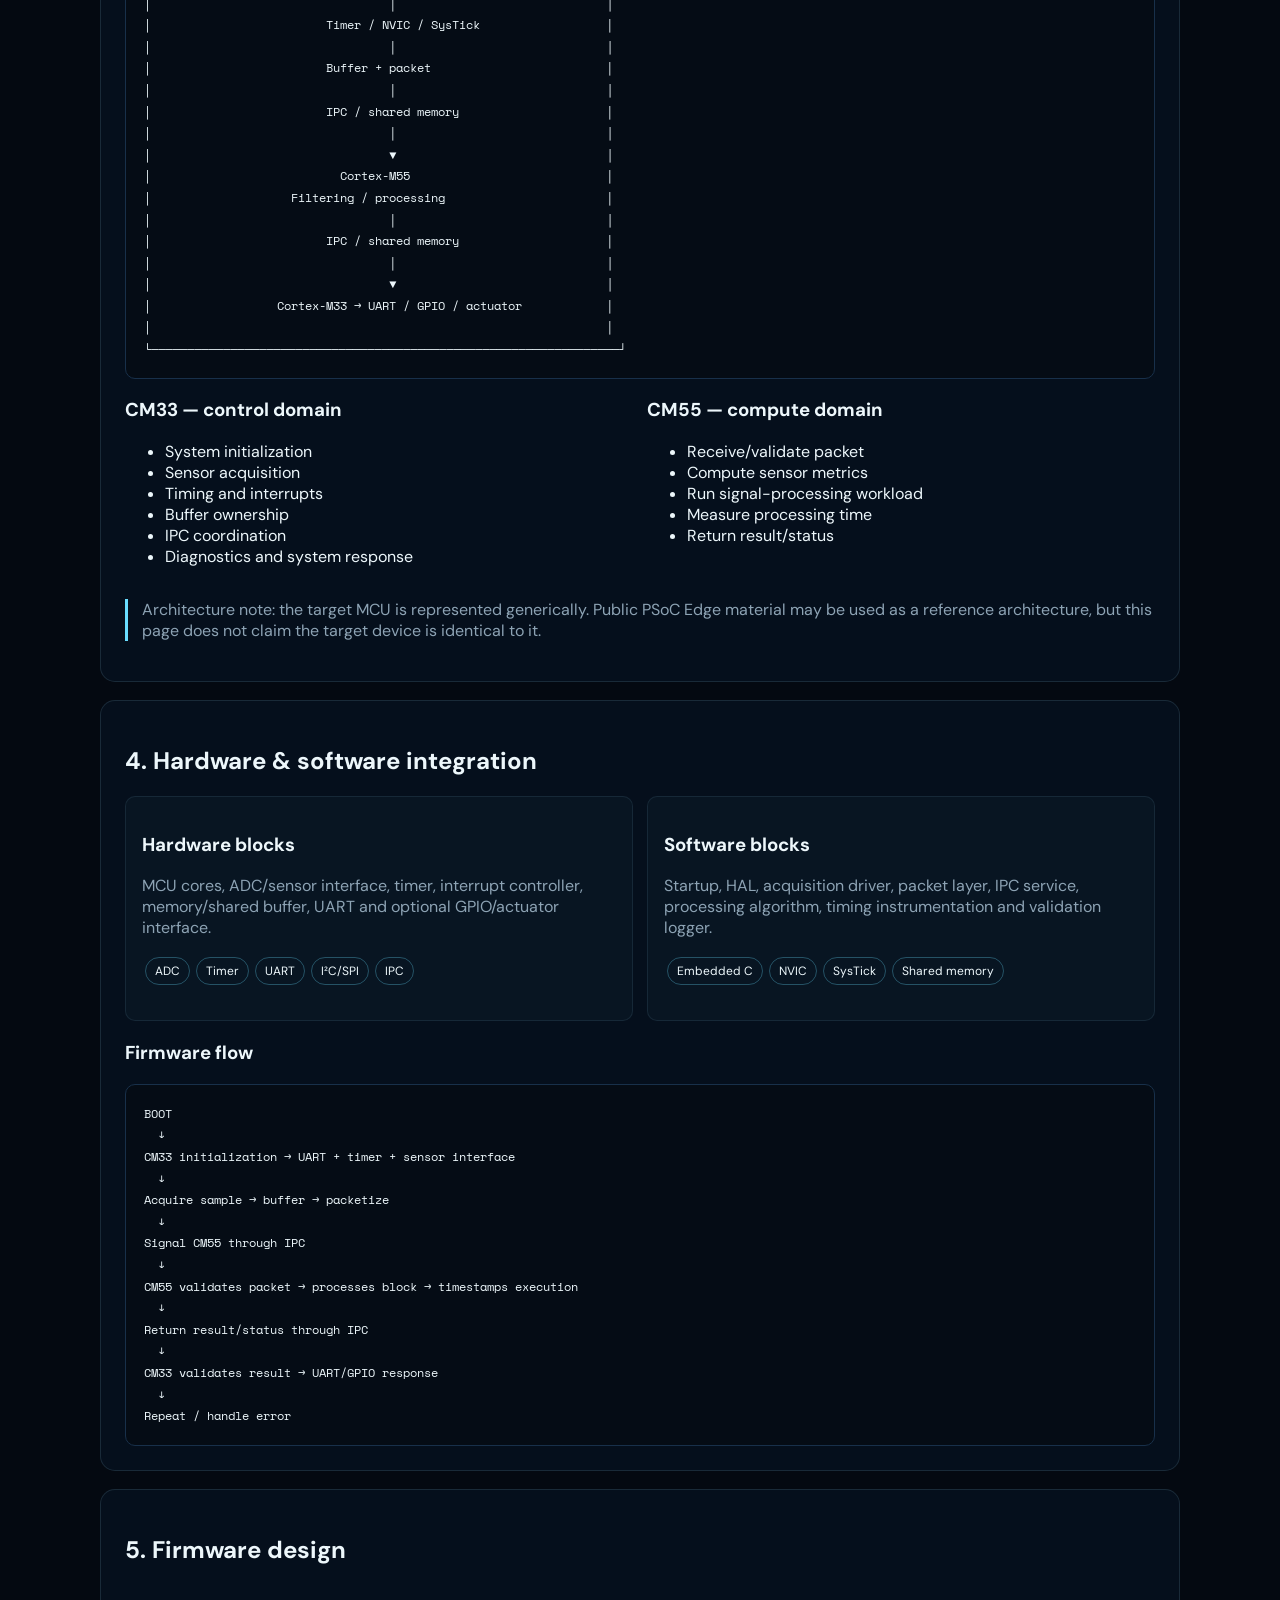
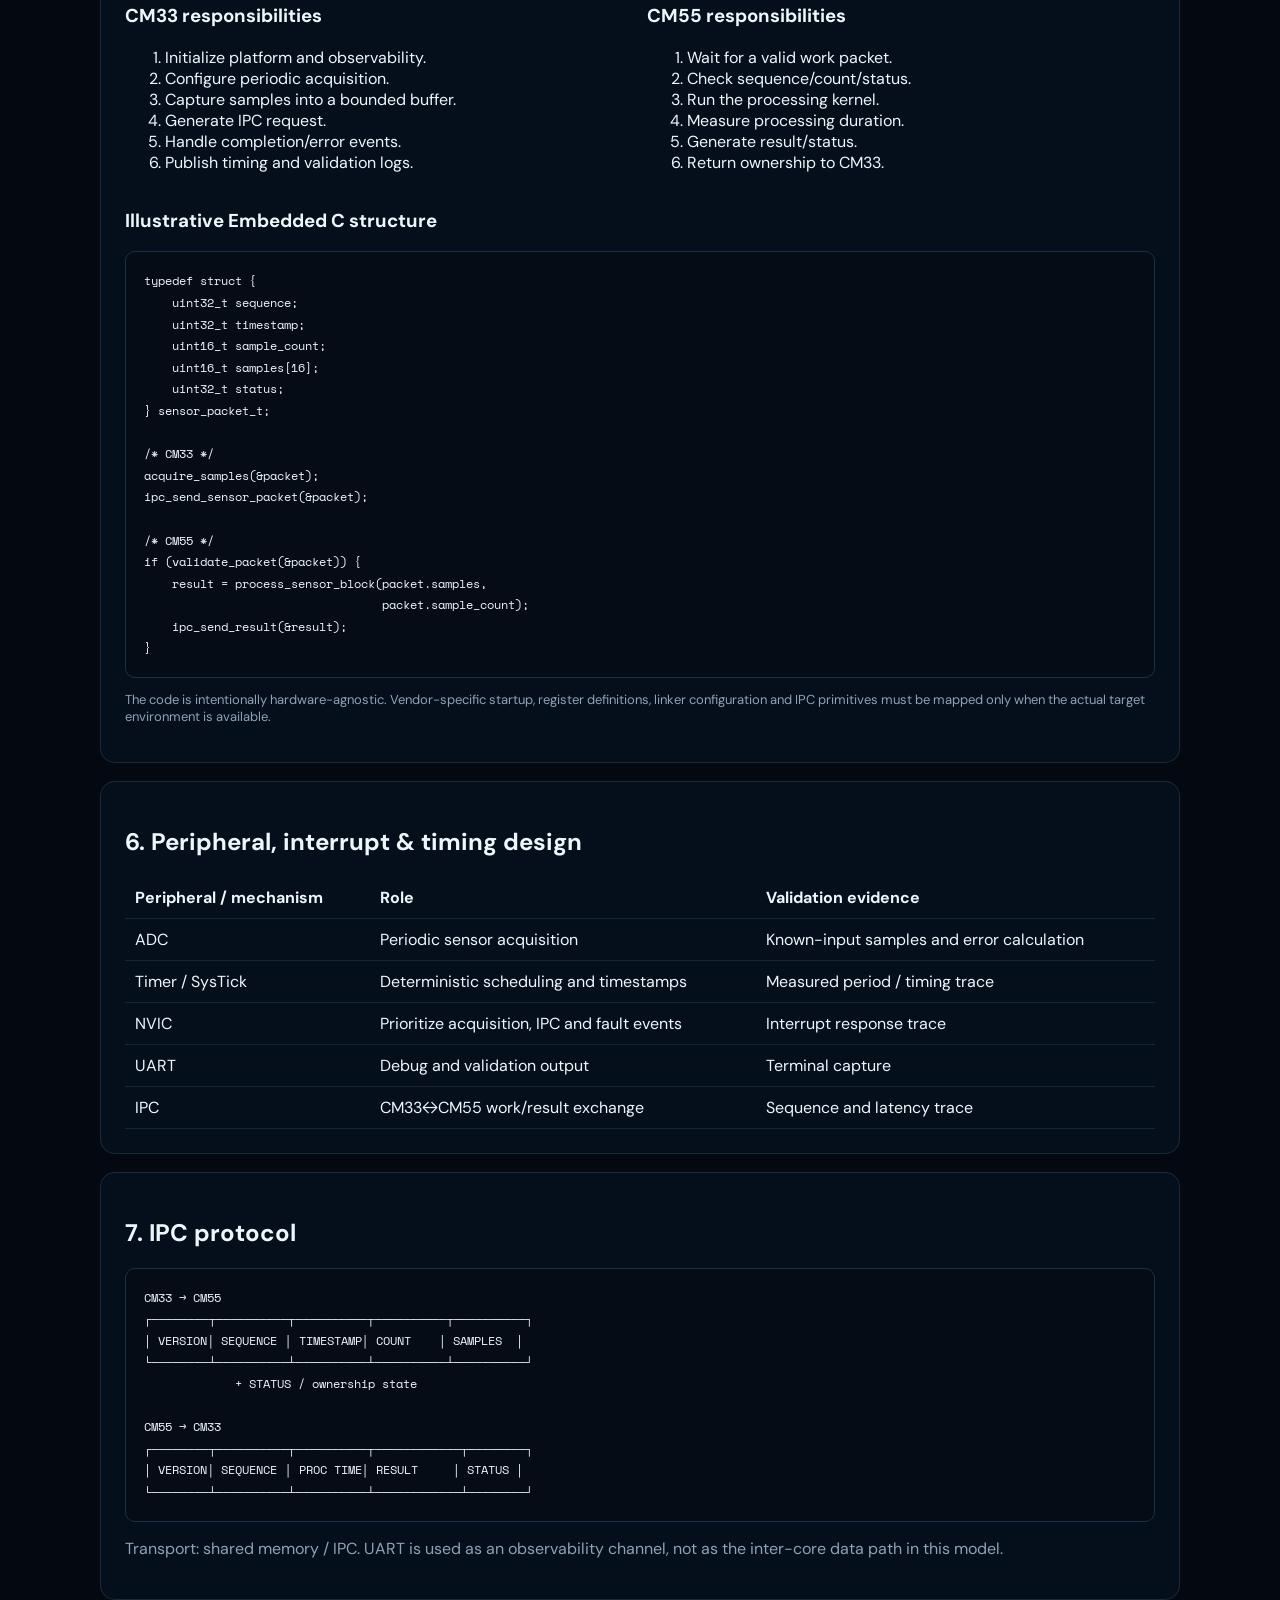
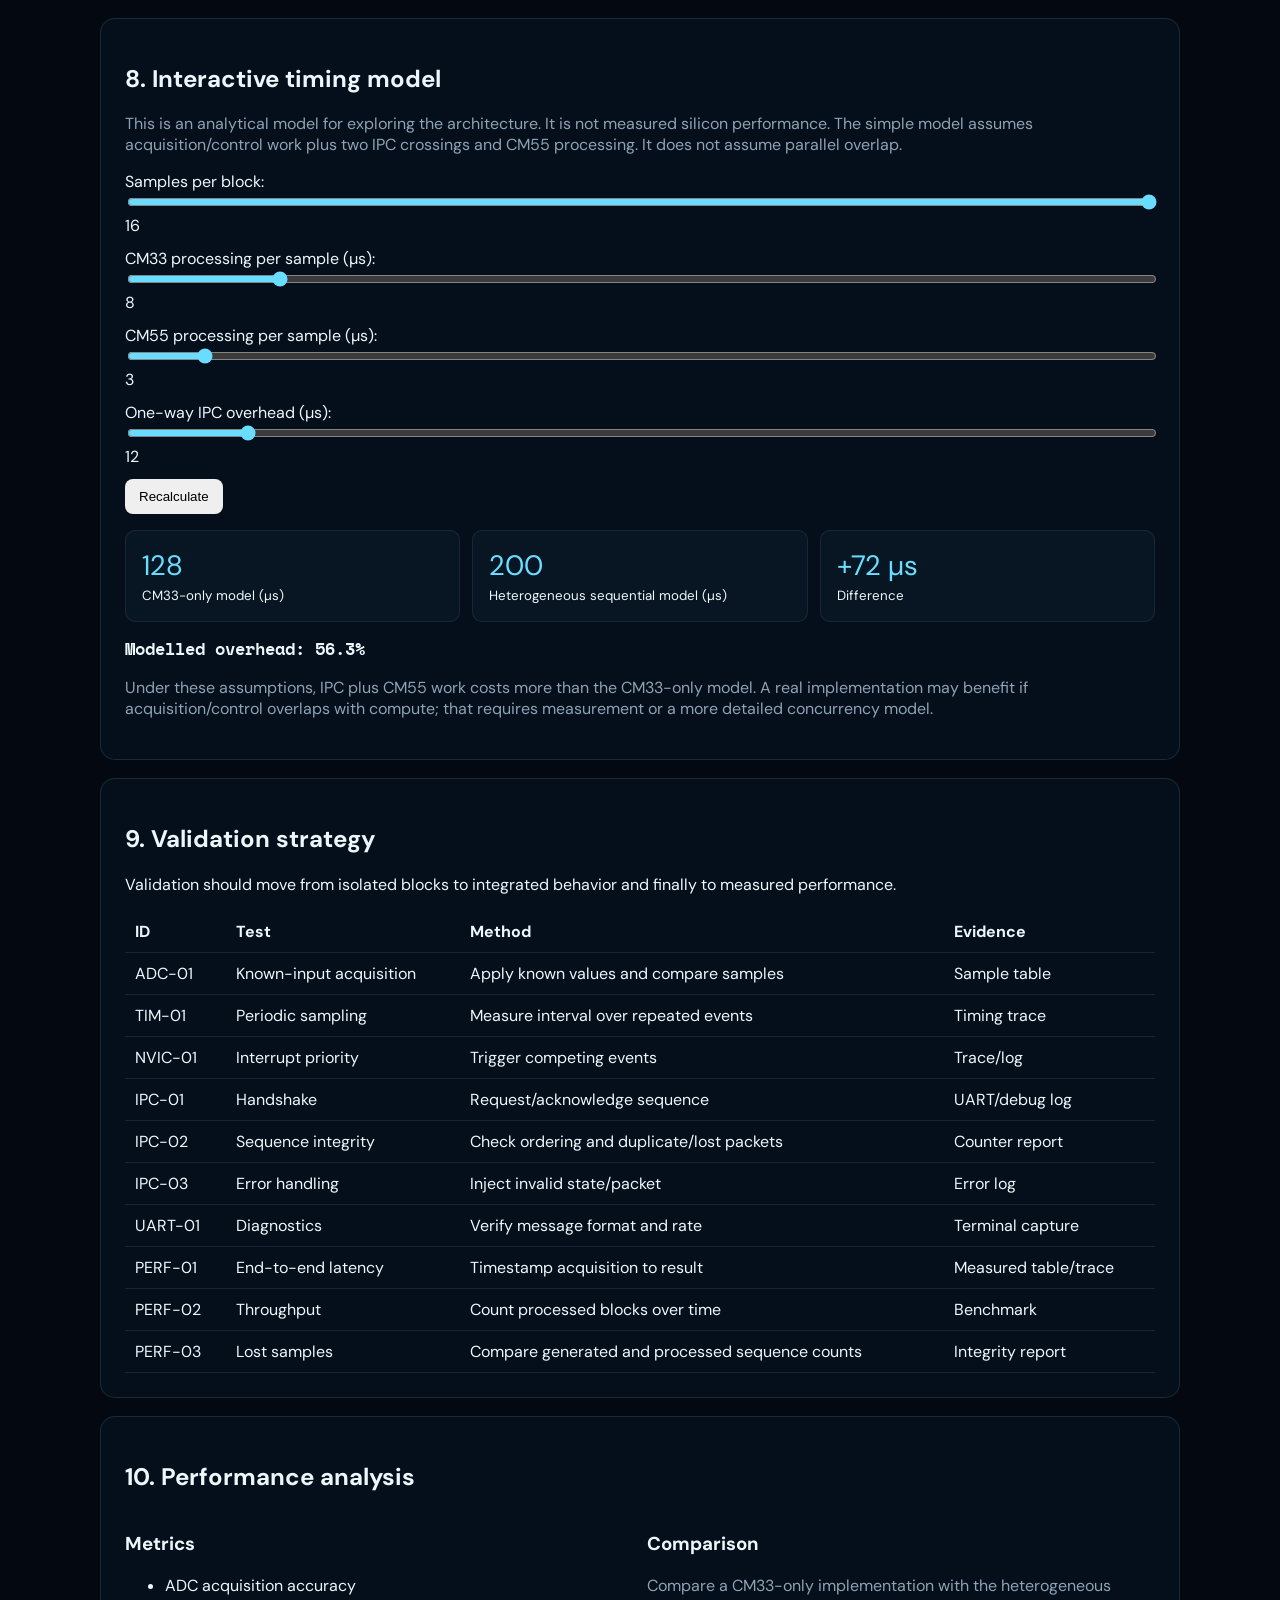
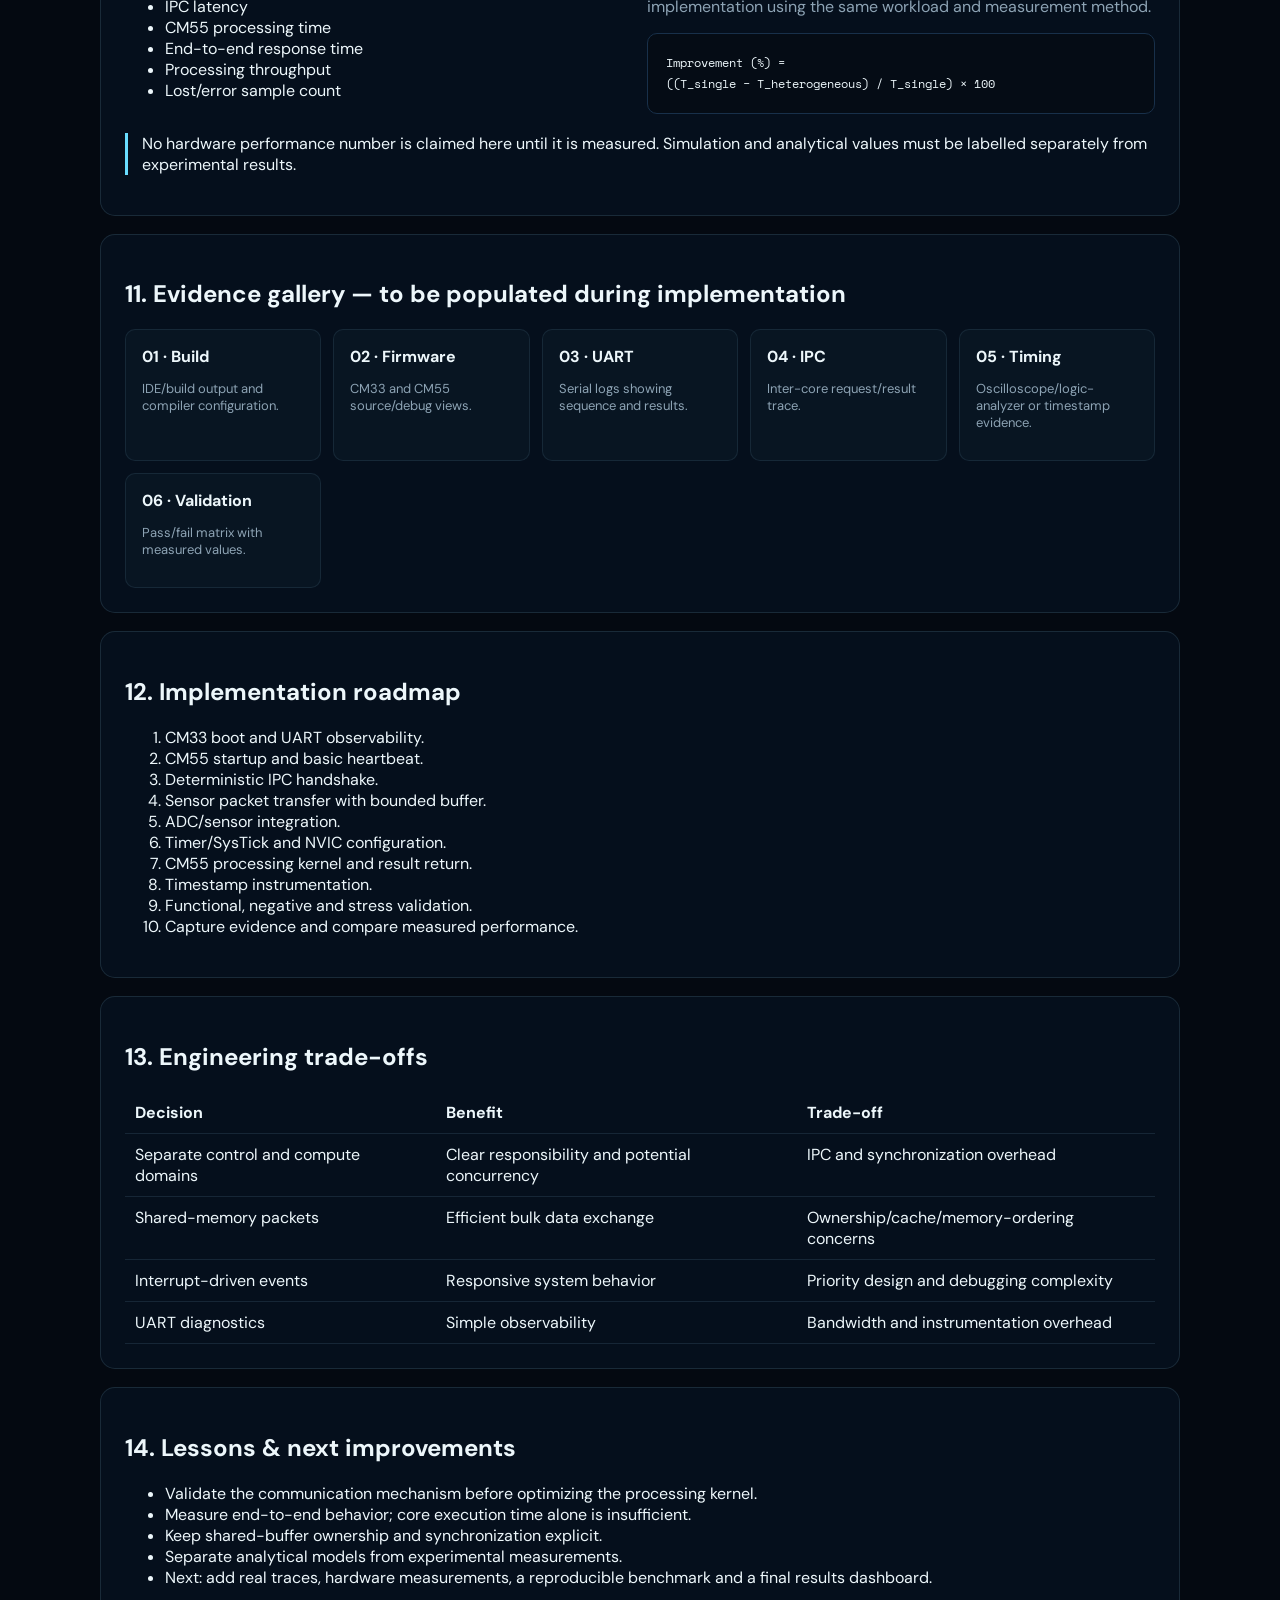
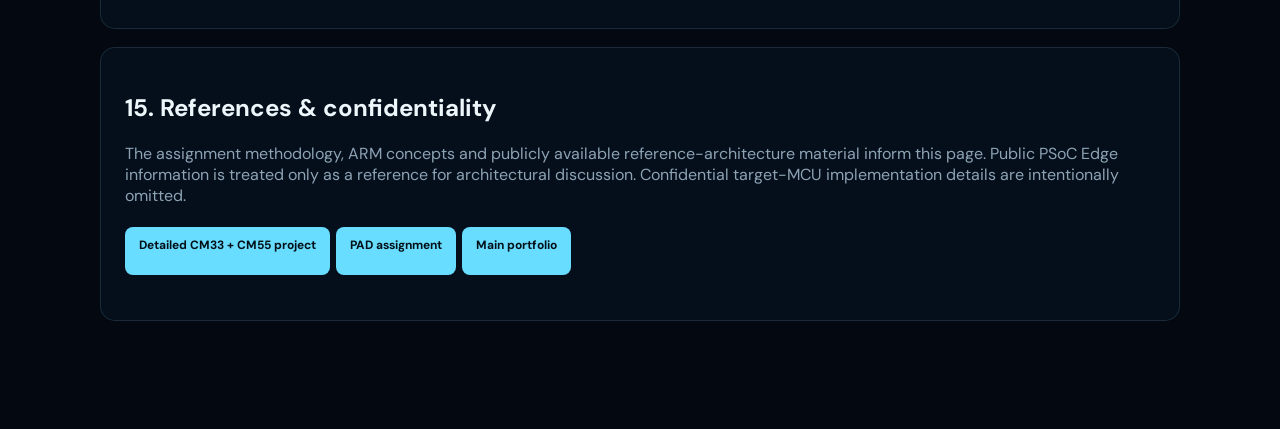
==== commit 0770e061: "feat: expand ESD assignment into complete engineering page" ====
--- a/assignments/esd/index.html
+++ b/assignments/esd/index.html
@@ -1,26 +1,173 @@
-<!doctype html><html lang="en"><head><meta charset="utf-8"><meta name="viewport" content="width=device-width,initial-scale=1"><title>ESD | Cortex-M33 + Cortex-M55 | Siva Rami Reddy</title><link rel="stylesheet" href="../../style.css"><style>.page{max-width:1120px;margin:auto;padding:32px 20px 90px}.box{background:rgba(7,18,31,.82);border:1px solid rgba(150,205,232,.14);border-radius:15px;padding:24px;margin:18px 0}.grid2{display:grid;grid-template-columns:repeat(auto-fit,minmax(260px,1fr));gap:14px}.flow{font:12px 'Space Mono',monospace;white-space:pre-wrap;background:#050c15;border:1px solid #18304a;border-radius:10px;padding:18px;line-height:1.8;overflow:auto}.btn{display:inline-block;padding:10px 14px;border-radius:8px;background:#69ddff;color:#031018;font-weight:700;margin:5px 6px 5px 0}.muted{color:#8da3b4}.metric{font-size:30px;color:#69ddff}.sim input{width:100%;accent-color:#69ddff}.sim label{display:block;margin:12px 0}.sim button{padding:10px 14px;border:0;border-radius:8px;cursor:pointer}.result{font:700 18px 'Space Mono',monospace;margin-top:14px}table{width:100%;border-collapse:collapse}th,td{padding:10px;border-bottom:1px solid rgba(150,205,232,.12);text-align:left}</style></head><body><main class="page"><a href="../../index.html">← Back to Siva Rami Reddy profile</a><header class="box"><span class="eyebrow">EMBEDDED SYSTEM DESIGN • SITUATED LEARNING</span><h1>CM33 + CM55 Heterogeneous MCU</h1><p class="muted">Design and validation of an ARM-based embedded system for real-time sensor acquisition, processing and response.</p><a class="btn" href="../../index.html">Portfolio</a><a class="btn" href="../../projects/cm33-cm55/">Full project</a><a class="btn" href="https://github.com/sivaramireddy18">GitHub</a></header>
-<section class="box"><h2>Problem & engineering objective</h2><p>Modern embedded workloads need both deterministic control and higher computational throughput. This project separates those responsibilities: CM33 manages acquisition/control while CM55 performs computationally intensive sensor processing. The objective is to measure whether this heterogeneous split improves timing and throughput after IPC overhead is included.</p><div class="grid2"><div><b>Inputs</b><p class="muted">ADC/I²C/SPI sensor samples and timing events.</p></div><div><b>Processing</b><p class="muted">Buffering, average/filtering and threshold decision.</p></div><div><b>Outputs</b><p class="muted">UART diagnostics and optional GPIO/actuator indication.</p></div><div><b>Metrics</b><p class="muted">Latency, throughput, integrity, lost samples and accuracy.</p></div></div></section>
-<section class="box"><h2>Architecture</h2><div class="flow">SENSOR → ADC / I²C / SPI → CM33
-                         │
-                         ▼
-                 Timer + NVIC control
-                         │
-                         ▼
-               IPC / SHARED MEMORY
-                         │
-                         ▼
-                       CM55
-                         │
-              Sensor processing / decision
-                         │
-                         ▼
-               IPC / SHARED MEMORY
-                         │
-                         ▼
-                  CM33 → UART / GPIO</div><p class="muted">The target MCU is represented generically. Public PSoC Edge architecture is used only as a reference; confidential registers, memory maps, part numbers and unpublished performance are excluded.</p></section>
-<section class="box"><h2>Firmware design</h2><div class="grid2"><div><h3>CM33</h3><ul><li>Timer/SysTick scheduling</li><li>ADC acquisition</li><li>Fixed 16-sample buffering</li><li>NVIC interrupt handling</li><li>IPC transmit/receive</li><li>UART diagnostics</li></ul></div><div><h3>CM55</h3><ul><li>Packet validation</li><li>Sensor block processing</li><li>Arithmetic mean calculation</li><li>Configurable threshold decision</li><li>Processing-time measurement</li><li>Result returned through IPC</li></ul></div></div></section>
-<section class="box sim"><h2>Interactive ESD timing simulation</h2><p class="muted">Illustrative model for the design decision. It does not represent measured silicon performance.</p><label>Samples per block: <input id="n" type="range" min="4" max="16" value="16" oninput="runSim()"><span id="nv">16</span></label><label>CM33 processing per sample (µs): <input id="c33" type="range" min="1" max="50" value="8" oninput="runSim()"><span id="c33v">8</span></label><label>CM55 processing per sample (µs): <input id="c55" type="range" min="1" max="30" value="3" oninput="runSim()"><span id="c55v">3</span></label><label>One-way IPC overhead (µs): <input id="ipc" type="range" min="1" max="100" value="12" oninput="runSim()"><span id="ipcv">12</span></label><button onclick="runSim()">Recalculate</button><div class="grid2"><div><div class="metric" id="single">—</div><small>CM33-only block time (µs)</small></div><div><div class="metric" id="hetero">—</div><small>CM33 + CM55 estimated block time (µs)</small></div></div><div class="result" id="gain">—</div><p id="simnote" class="muted"></p></section>
-<section class="box"><h2>Communication protocol</h2><table><tr><th>Packet</th><th>Fields</th></tr><tr><td>Sensor packet</td><td>Version, sequence, timestamp, sample count, status, up to 16 samples</td></tr><tr><td>Result packet</td><td>Version, sequence, processing time, processed value, result, status</td></tr><tr><td>Transport</td><td>IPC/shared memory; UART for validation output</td></tr></table></section>
-<section class="box"><h2>Validation plan</h2><table><tr><th>ID</th><th>Test</th><th>Evidence</th></tr><tr><td>IPC-01…10</td><td>Handshake, integrity, sequence, errors, interrupt</td><td>UART/debug trace</td></tr><tr><td>ADC-01</td><td>Known-input acquisition</td><td>Measured samples</td></tr><tr><td>TIM-01 / NVIC-01</td><td>Periodic sampling and interrupt response</td><td>Timing trace</td></tr><tr><td>UART-01</td><td>Serial output</td><td>Terminal capture</td></tr><tr><td>PERF-01</td><td>End-to-end latency</td><td>Measured table/trace</td></tr></table></section>
-<section class="box"><h2>Implementation roadmap</h2><ol><li>CM33 boot + UART.</li><li>CM55 startup.</li><li>Deterministic IPC handshake.</li><li>16-sample packet transfer.</li><li>ADC integration.</li><li>Timer/SysTick + NVIC.</li><li>CM55 processing + result return.</li><li>Timestamping and performance measurement.</li><li>Functional and negative validation.</li><li>Capture evidence for final report.</li></ol></section>
-<section class="box"><h2>Evidence checklist</h2><p class="muted">Add real screenshots/logs here as the project is executed: IDE/build output, CM33 source, CM55 source, UART trace, IPC trace, oscilloscope/logic-analyzer capture, validation results and measured performance.</p><p><b>Important:</b> simulation values on this page are illustrative. Academic submission must use actual hardware/simulation measurements.</p></section></main><script>function runSim(){const n=+document.getElementById('n').value,c33=+document.getElementById('c33').value,c55=+document.getElementById('c55').value,ipc=+document.getElementById('ipc').value;document.getElementById('nv').textContent=n;document.getElementById('c33v').textContent=c33;document.getElementById('c55v').textContent=c55;document.getElementById('ipcv').textContent=ipc;const single=n*c33,hetero=n*c33+2*ipc+n*c55;document.getElementById('single').textContent=single.toFixed(0);document.getElementById('hetero').textContent=hetero.toFixed(0);const g=(single-hetero)/single*100;document.getElementById('gain').textContent=(g>=0?'Estimated reduction: ':'Estimated overhead: ')+Math.abs(g).toFixed(1)+'%';document.getElementById('simnote').textContent=g>=0?'This model indicates a potential benefit under the selected assumptions.':'The selected IPC and processing overhead dominates the workload; a heterogeneous split would not improve end-to-end latency in this model.'}runSim();</script></body></html>+<!doctype html>
+<html lang="en">
+<head>
+<meta charset="utf-8"><meta name="viewport" content="width=device-width,initial-scale=1">
+<title>ESD | CM33 + CM55 Heterogeneous MCU | Siva Rami Reddy</title>
+<link rel="stylesheet" href="../../style.css">
+<style>
+.page{max-width:1120px;margin:auto;padding:32px 20px 90px}.box{background:rgba(7,18,31,.82);border:1px solid rgba(150,205,232,.14);border-radius:15px;padding:24px;margin:18px 0}.grid2{display:grid;grid-template-columns:repeat(auto-fit,minmax(260px,1fr));gap:14px}.grid3{display:grid;grid-template-columns:repeat(auto-fit,minmax(190px,1fr));gap:12px}.flow{font:12px 'Space Mono',monospace;white-space:pre-wrap;background:#050c15;border:1px solid #18304a;border-radius:10px;padding:18px;line-height:1.8;overflow:auto}.btn{display:inline-block;padding:10px 14px;border-radius:8px;background:#69ddff;color:#031018;font-weight:700;margin:5px 6px 5px 0}.muted{color:#8da3b4}.metric{font-size:28px;color:#69ddff}.card{background:#081522;border:1px solid rgba(150,205,232,.10);border-radius:10px;padding:16px}.sim input{width:100%;accent-color:#69ddff}.sim label{display:block;margin:12px 0}.sim button{padding:10px 14px;border:0;border-radius:8px;cursor:pointer}.result{font:700 17px 'Space Mono',monospace;margin-top:14px}table{width:100%;border-collapse:collapse}th,td{padding:10px;border-bottom:1px solid rgba(150,205,232,.12);text-align:left;vertical-align:top}.tag{display:inline-block;border:1px solid rgba(105,221,255,.3);border-radius:20px;padding:5px 9px;margin:3px;font-size:12px}.warn{border-left:3px solid #69ddff;padding-left:14px}.small{font-size:13px}
+</style>
+</head>
+<body>
+<main class="page">
+<a href="../../index.html">← Back to Siva Rami Reddy profile</a>
+<header class="box">
+<span class="eyebrow">EMBEDDED SYSTEM DESIGN • SITUATED LEARNING • 2026–27</span>
+<h1>CM33 + CM55 Heterogeneous MCU</h1>
+<p class="muted">Design and validation of an ARM-based embedded system for real-time sensor acquisition, processing and response.</p>
+<a class="btn" href="../../index.html">Portfolio</a><a class="btn" href="../../projects/cm33-cm55/">CM33 + CM55 project</a><a class="btn" href="https://github.com/sivaramireddy18">GitHub</a>
+<div class="grid3" style="margin-top:18px"><div class="card"><div class="metric">2</div><small>processing domains</small></div><div class="card"><div class="metric">IPC</div><small>inter-core data path</small></div><div class="card"><div class="metric">10</div><small>implementation stages</small></div><div class="card"><div class="metric">TBD</div><small>hardware measurements</small></div></div>
+</header>
+
+<section class="box"><h2>1. Problem & engineering objective</h2>
+<p>Modern embedded workloads need deterministic control as well as computationally intensive signal or sensor processing. The proposed system separates those responsibilities between a Cortex-M33 control domain and a Cortex-M55 compute domain.</p>
+<div class="grid2"><div><h3>Problem</h3><p class="muted">A single execution domain may have to perform acquisition, control, communication and heavier processing at the same time, creating timing and power trade-offs.</p></div><div><h3>Objective</h3><p class="muted">Design a heterogeneous embedded architecture and validate its functional behavior, inter-core communication and end-to-end timing.</p></div><div><h3>Inputs</h3><p class="muted">ADC/I²C/SPI sensor samples, timer events and configuration commands.</p></div><div><h3>Outputs</h3><p class="muted">Processed results, UART diagnostics and optional GPIO/actuator indication.</p></div></div>
+</section>
+
+<section class="box"><h2>2. Requirements & constraints</h2>
+<table><tr><th>Category</th><th>Requirement / design target</th></tr><tr><td>Functional</td><td>Acquire samples, buffer them, transfer a packet, process the block and return a result.</td></tr><tr><td>Timing</td><td>Use timer/SysTick scheduling and interrupt-driven events; measure end-to-end latency rather than assuming it.</td></tr><tr><td>Communication</td><td>Use IPC/shared memory for CM33↔CM55 exchange and UART for observability.</td></tr><tr><td>Integrity</td><td>Track sequence numbers, packet state, errors and lost samples.</td></tr><tr><td>Validation</td><td>Provide reproducible functional, negative and performance tests.</td></tr><tr><td>Confidentiality</td><td>Use generic target-MCU terminology; do not publish confidential registers, memory maps, part numbers or unpublished silicon results.</td></tr></table>
+</section>
+
+<section class="box"><h2>3. System architecture</h2>
+<div class="flow">                         TARGET NEXT-GENERATION MCU
+┌─────────────────────────────────────────────────────────────────┐
+│                                                                 │
+│  SENSOR ──► ADC / I²C / SPI ──► Cortex-M33                    │
+│                                  │                              │
+│                         Timer / NVIC / SysTick                  │
+│                                  │                              │
+│                         Buffer + packet                         │
+│                                  │                              │
+│                         IPC / shared memory                     │
+│                                  │                              │
+│                                  ▼                              │
+│                           Cortex-M55                            │
+│                    Filtering / processing                       │
+│                                  │                              │
+│                         IPC / shared memory                     │
+│                                  │                              │
+│                                  ▼                              │
+│                  Cortex-M33 → UART / GPIO / actuator            │
+│                                                                 │
+└─────────────────────────────────────────────────────────────────┘</div>
+<div class="grid2"><div><h3>CM33 — control domain</h3><ul><li>System initialization</li><li>Sensor acquisition</li><li>Timing and interrupts</li><li>Buffer ownership</li><li>IPC coordination</li><li>Diagnostics and system response</li></ul></div><div><h3>CM55 — compute domain</h3><ul><li>Receive/validate packet</li><li>Compute sensor metrics</li><li>Run signal-processing workload</li><li>Measure processing time</li><li>Return result/status</li></ul></div></div>
+<p class="muted warn">Architecture note: the target MCU is represented generically. Public PSoC Edge material may be used as a reference architecture, but this page does not claim the target device is identical to it.</p>
+</section>
+
+<section class="box"><h2>4. Hardware & software integration</h2>
+<div class="grid2"><div class="card"><h3>Hardware blocks</h3><p class="muted">MCU cores, ADC/sensor interface, timer, interrupt controller, memory/shared buffer, UART and optional GPIO/actuator interface.</p><p><span class="tag">ADC</span><span class="tag">Timer</span><span class="tag">UART</span><span class="tag">I²C/SPI</span><span class="tag">IPC</span></p></div><div class="card"><h3>Software blocks</h3><p class="muted">Startup, HAL, acquisition driver, packet layer, IPC service, processing algorithm, timing instrumentation and validation logger.</p><p><span class="tag">Embedded C</span><span class="tag">NVIC</span><span class="tag">SysTick</span><span class="tag">Shared memory</span></p></div></div>
+<h3>Firmware flow</h3><div class="flow">BOOT
+  ↓
+CM33 initialization → UART + timer + sensor interface
+  ↓
+Acquire sample → buffer → packetize
+  ↓
+Signal CM55 through IPC
+  ↓
+CM55 validates packet → processes block → timestamps execution
+  ↓
+Return result/status through IPC
+  ↓
+CM33 validates result → UART/GPIO response
+  ↓
+Repeat / handle error</div>
+</section>
+
+<section class="box"><h2>5. Firmware design</h2>
+<div class="grid2"><div><h3>CM33 responsibilities</h3><ol><li>Initialize platform and observability.</li><li>Configure periodic acquisition.</li><li>Capture samples into a bounded buffer.</li><li>Generate IPC request.</li><li>Handle completion/error events.</li><li>Publish timing and validation logs.</li></ol></div><div><h3>CM55 responsibilities</h3><ol><li>Wait for a valid work packet.</li><li>Check sequence/count/status.</li><li>Run the processing kernel.</li><li>Measure processing duration.</li><li>Generate result/status.</li><li>Return ownership to CM33.</li></ol></div></div>
+<h3>Illustrative Embedded C structure</h3><div class="flow">typedef struct {
+    uint32_t sequence;
+    uint32_t timestamp;
+    uint16_t sample_count;
+    uint16_t samples[16];
+    uint32_t status;
+} sensor_packet_t;
+
+/* CM33 */
+acquire_samples(&packet);
+ipc_send_sensor_packet(&packet);
+
+/* CM55 */
+if (validate_packet(&packet)) {
+    result = process_sensor_block(packet.samples,
+                                  packet.sample_count);
+    ipc_send_result(&result);
+}</div>
+<p class="muted small">The code is intentionally hardware-agnostic. Vendor-specific startup, register definitions, linker configuration and IPC primitives must be mapped only when the actual target environment is available.</p>
+</section>
+
+<section class="box"><h2>6. Peripheral, interrupt & timing design</h2>
+<table><tr><th>Peripheral / mechanism</th><th>Role</th><th>Validation evidence</th></tr><tr><td>ADC</td><td>Periodic sensor acquisition</td><td>Known-input samples and error calculation</td></tr><tr><td>Timer / SysTick</td><td>Deterministic scheduling and timestamps</td><td>Measured period / timing trace</td></tr><tr><td>NVIC</td><td>Prioritize acquisition, IPC and fault events</td><td>Interrupt response trace</td></tr><tr><td>UART</td><td>Debug and validation output</td><td>Terminal capture</td></tr><tr><td>IPC</td><td>CM33↔CM55 work/result exchange</td><td>Sequence and latency trace</td></tr></table>
+</section>
+
+<section class="box"><h2>7. IPC protocol</h2>
+<div class="flow">CM33 → CM55
+┌────────┬──────────┬──────────┬──────────┬──────────┐
+│ VERSION│ SEQUENCE │ TIMESTAMP│ COUNT    │ SAMPLES  │
+└────────┴──────────┴──────────┴──────────┴──────────┘
+             + STATUS / ownership state
+
+CM55 → CM33
+┌────────┬──────────┬──────────┬────────────┬────────┐
+│ VERSION│ SEQUENCE │ PROC TIME│ RESULT     │ STATUS │
+└────────┴──────────┴──────────┴────────────┴────────┘</div>
+<p class="muted">Transport: shared memory / IPC. UART is used as an observability channel, not as the inter-core data path in this model.</p>
+</section>
+
+<section class="box sim"><h2>8. Interactive timing model</h2>
+<p class="muted">This is an analytical model for exploring the architecture. It is not measured silicon performance. The simple model assumes acquisition/control work plus two IPC crossings and CM55 processing. It does not assume parallel overlap.</p>
+<label>Samples per block: <input id="n" type="range" min="4" max="16" value="16" oninput="runSim()"><span id="nv">16</span></label>
+<label>CM33 processing per sample (µs): <input id="c33" type="range" min="1" max="50" value="8" oninput="runSim()"><span id="c33v">8</span></label>
+<label>CM55 processing per sample (µs): <input id="c55" type="range" min="1" max="30" value="3" oninput="runSim()"><span id="c55v">3</span></label>
+<label>One-way IPC overhead (µs): <input id="ipc" type="range" min="1" max="100" value="12" oninput="runSim()"><span id="ipcv">12</span></label>
+<button onclick="runSim()">Recalculate</button>
+<div class="grid3" style="margin-top:16px"><div class="card"><div class="metric" id="single">—</div><small>CM33-only model (µs)</small></div><div class="card"><div class="metric" id="hetero">—</div><small>Heterogeneous sequential model (µs)</small></div><div class="card"><div class="metric" id="delta">—</div><small>Difference</small></div></div>
+<div class="result" id="gain">—</div><p id="simnote" class="muted"></p>
+</section>
+
+<section class="box"><h2>9. Validation strategy</h2>
+<p>Validation should move from isolated blocks to integrated behavior and finally to measured performance.</p>
+<table><tr><th>ID</th><th>Test</th><th>Method</th><th>Evidence</th></tr><tr><td>ADC-01</td><td>Known-input acquisition</td><td>Apply known values and compare samples</td><td>Sample table</td></tr><tr><td>TIM-01</td><td>Periodic sampling</td><td>Measure interval over repeated events</td><td>Timing trace</td></tr><tr><td>NVIC-01</td><td>Interrupt priority</td><td>Trigger competing events</td><td>Trace/log</td></tr><tr><td>IPC-01</td><td>Handshake</td><td>Request/acknowledge sequence</td><td>UART/debug log</td></tr><tr><td>IPC-02</td><td>Sequence integrity</td><td>Check ordering and duplicate/lost packets</td><td>Counter report</td></tr><tr><td>IPC-03</td><td>Error handling</td><td>Inject invalid state/packet</td><td>Error log</td></tr><tr><td>UART-01</td><td>Diagnostics</td><td>Verify message format and rate</td><td>Terminal capture</td></tr><tr><td>PERF-01</td><td>End-to-end latency</td><td>Timestamp acquisition to result</td><td>Measured table/trace</td></tr><tr><td>PERF-02</td><td>Throughput</td><td>Count processed blocks over time</td><td>Benchmark</td></tr><tr><td>PERF-03</td><td>Lost samples</td><td>Compare generated and processed sequence counts</td><td>Integrity report</td></tr></table>
+</section>
+
+<section class="box"><h2>10. Performance analysis</h2>
+<div class="grid2"><div><h3>Metrics</h3><ul><li>ADC acquisition accuracy</li><li>IPC latency</li><li>CM55 processing time</li><li>End-to-end response time</li><li>Processing throughput</li><li>Lost/error sample count</li></ul></div><div><h3>Comparison</h3><p class="muted">Compare a CM33-only implementation with the heterogeneous implementation using the same workload and measurement method.</p><div class="flow">Improvement (%) =
+((T_single − T_heterogeneous) / T_single) × 100</div></div></div>
+<p class="warn">No hardware performance number is claimed here until it is measured. Simulation and analytical values must be labelled separately from experimental results.</p>
+</section>
+
+<section class="box"><h2>11. Evidence gallery — to be populated during implementation</h2>
+<div class="grid3"><div class="card"><b>01 · Build</b><p class="muted small">IDE/build output and compiler configuration.</p></div><div class="card"><b>02 · Firmware</b><p class="muted small">CM33 and CM55 source/debug views.</p></div><div class="card"><b>03 · UART</b><p class="muted small">Serial logs showing sequence and results.</p></div><div class="card"><b>04 · IPC</b><p class="muted small">Inter-core request/result trace.</p></div><div class="card"><b>05 · Timing</b><p class="muted small">Oscilloscope/logic-analyzer or timestamp evidence.</p></div><div class="card"><b>06 · Validation</b><p class="muted small">Pass/fail matrix with measured values.</p></div></div>
+</section>
+
+<section class="box"><h2>12. Implementation roadmap</h2>
+<ol><li>CM33 boot and UART observability.</li><li>CM55 startup and basic heartbeat.</li><li>Deterministic IPC handshake.</li><li>Sensor packet transfer with bounded buffer.</li><li>ADC/sensor integration.</li><li>Timer/SysTick and NVIC configuration.</li><li>CM55 processing kernel and result return.</li><li>Timestamp instrumentation.</li><li>Functional, negative and stress validation.</li><li>Capture evidence and compare measured performance.</li></ol>
+</section>
+
+<section class="box"><h2>13. Engineering trade-offs</h2>
+<table><tr><th>Decision</th><th>Benefit</th><th>Trade-off</th></tr><tr><td>Separate control and compute domains</td><td>Clear responsibility and potential concurrency</td><td>IPC and synchronization overhead</td></tr><tr><td>Shared-memory packets</td><td>Efficient bulk data exchange</td><td>Ownership/cache/memory-ordering concerns</td></tr><tr><td>Interrupt-driven events</td><td>Responsive system behavior</td><td>Priority design and debugging complexity</td></tr><tr><td>UART diagnostics</td><td>Simple observability</td><td>Bandwidth and instrumentation overhead</td></tr></table>
+</section>
+
+<section class="box"><h2>14. Lessons & next improvements</h2>
+<ul><li>Validate the communication mechanism before optimizing the processing kernel.</li><li>Measure end-to-end behavior; core execution time alone is insufficient.</li><li>Keep shared-buffer ownership and synchronization explicit.</li><li>Separate analytical models from experimental measurements.</li><li>Next: add real traces, hardware measurements, a reproducible benchmark and a final results dashboard.</li></ul>
+</section>
+
+<section class="box"><h2>15. References & confidentiality</h2>
+<p class="muted">The assignment methodology, ARM concepts and publicly available reference-architecture material inform this page. Public PSoC Edge information is treated only as a reference for architectural discussion. Confidential target-MCU implementation details are intentionally omitted.</p>
+<p><a class="btn" href="../../projects/cm33-cm55/">Detailed CM33 + CM55 project</a><a class="btn" href="../pad/">PAD assignment</a><a class="btn" href="../../index.html">Main portfolio</a></p>
+</section>
+</main>
+<script>
+function runSim(){
+ const n=+document.getElementById('n').value,c33=+document.getElementById('c33').value,c55=+document.getElementById('c55').value,ipc=+document.getElementById('ipc').value;
+ document.getElementById('nv').textContent=n;document.getElementById('c33v').textContent=c33;document.getElementById('c55v').textContent=c55;document.getElementById('ipcv').textContent=ipc;
+ const single=n*c33,hetero=n*c33+2*ipc+n*c55,diff=hetero-single;
+ document.getElementById('single').textContent=single.toFixed(0);document.getElementById('hetero').textContent=hetero.toFixed(0);document.getElementById('delta').textContent=(diff>=0?'+':'')+diff.toFixed(0)+' µs';
+ const pct=Math.abs(diff)/single*100;
+ document.getElementById('gain').textContent=diff>=0?'Modelled overhead: '+pct.toFixed(1)+'%':'Modelled reduction: '+pct.toFixed(1)+'%';
+ document.getElementById('simnote').textContent=diff>=0?'Under these assumptions, IPC plus CM55 work costs more than the CM33-only model. A real implementation may benefit if acquisition/control overlaps with compute; that requires measurement or a more detailed concurrency model.':'Under these assumptions, the heterogeneous path is lower. This remains an analytical estimate until measured on the target platform.';
+}
+runSim();
+</script>
+</body>
+</html>
